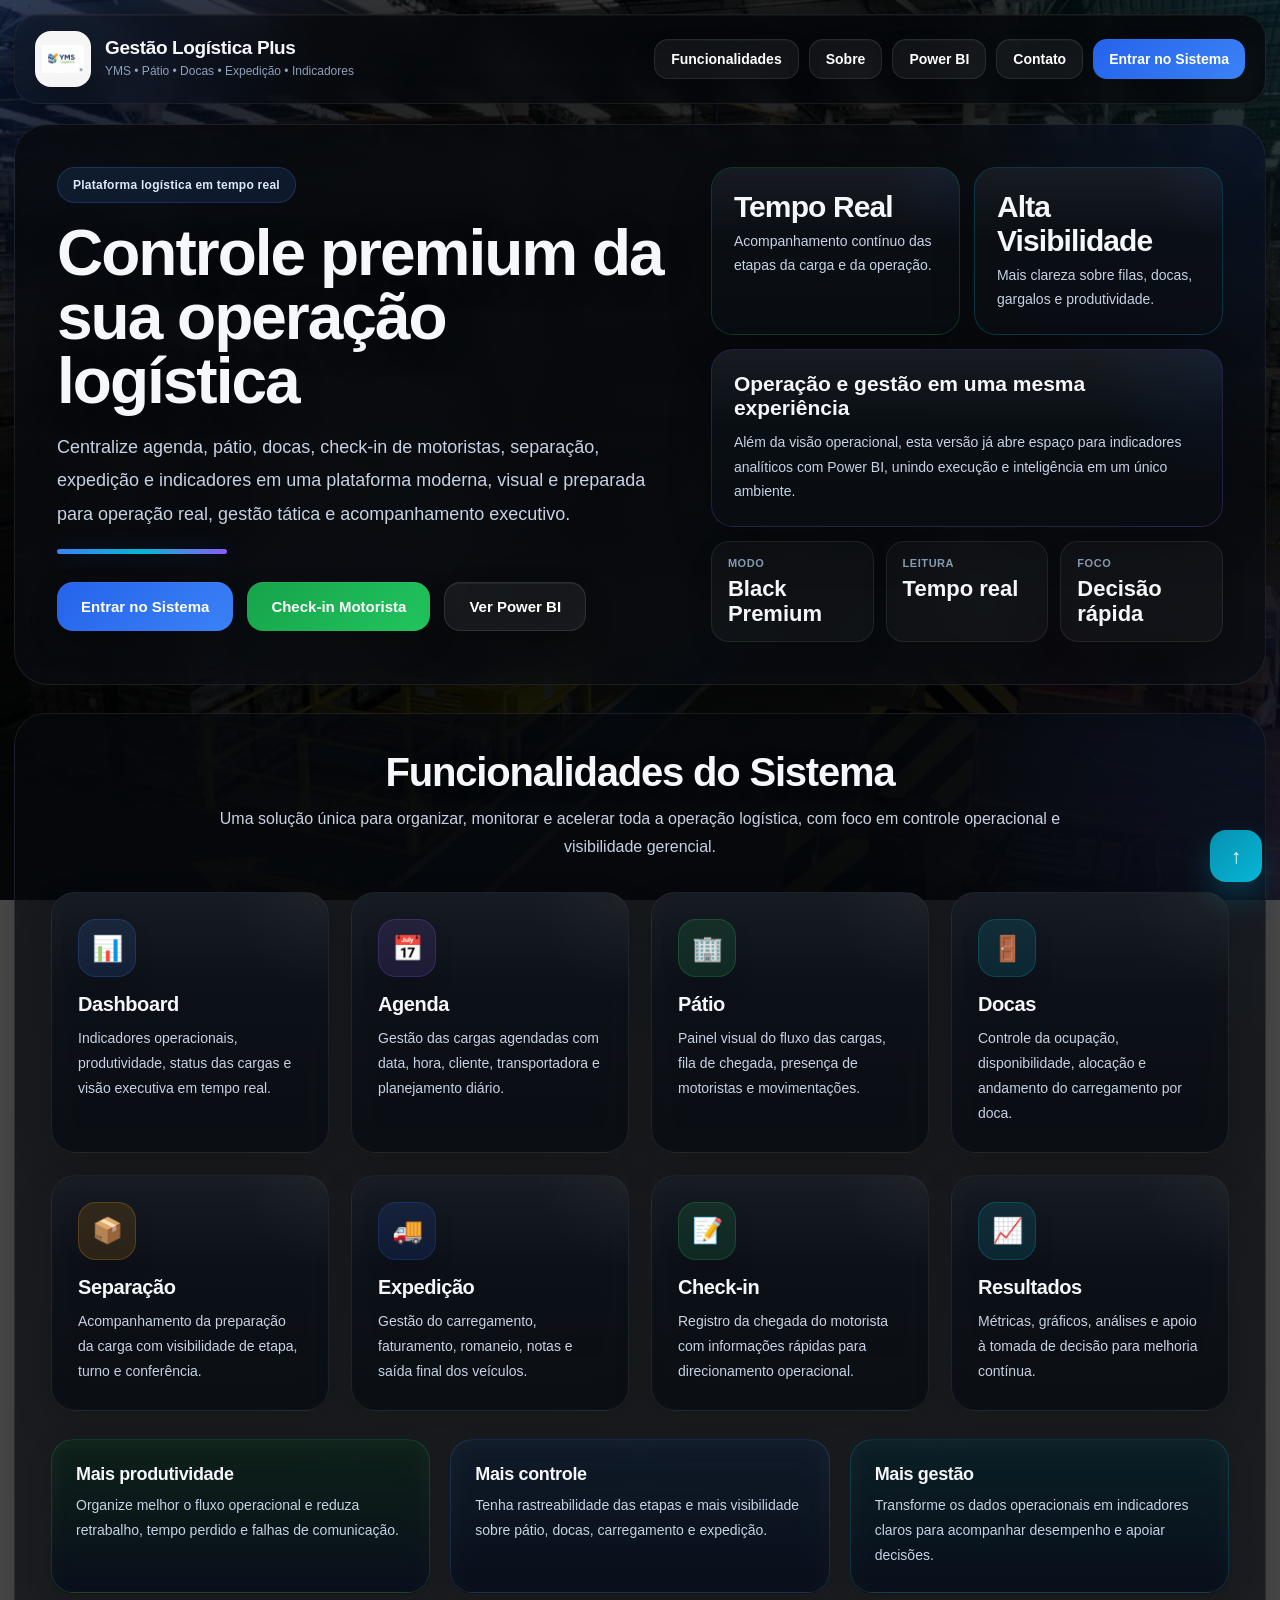
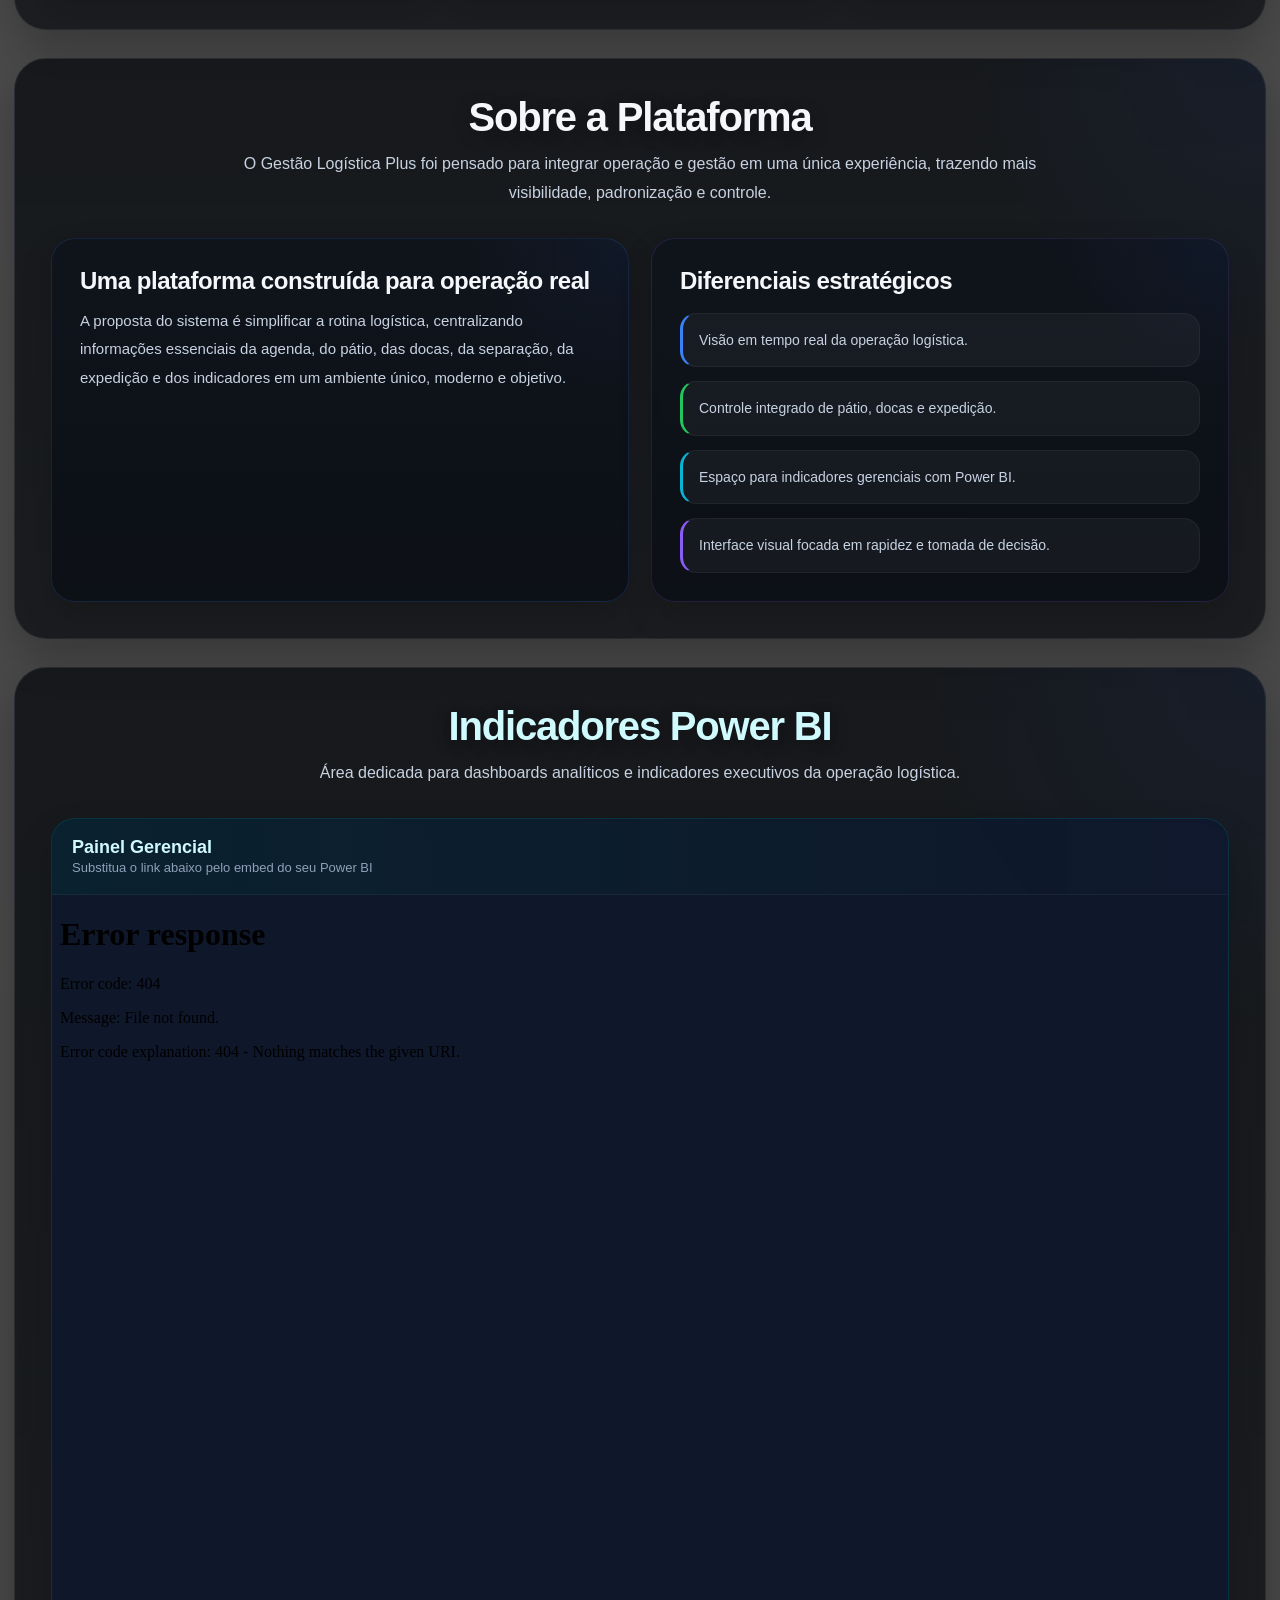
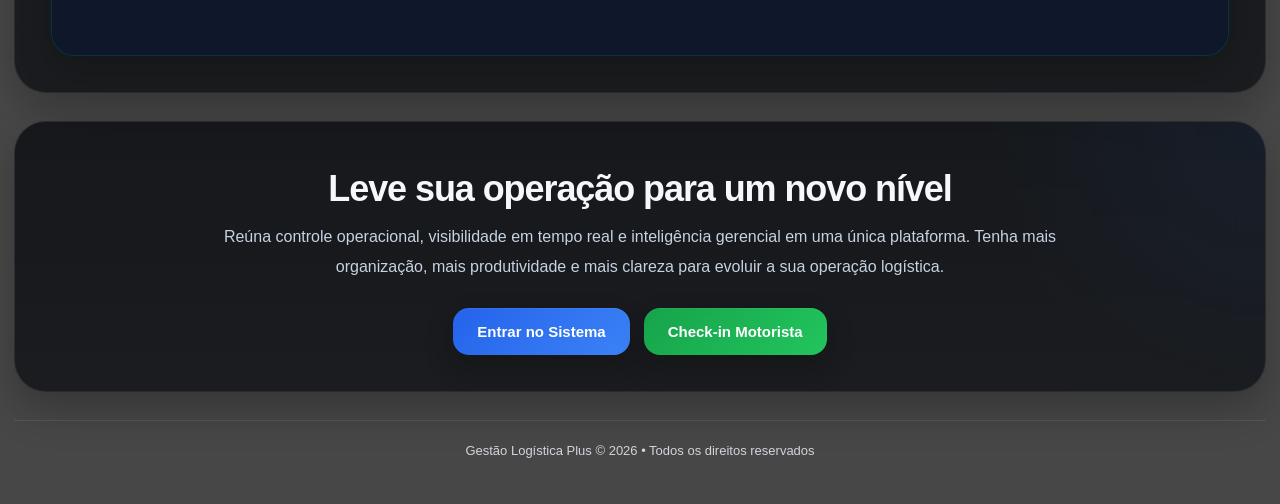
==== index.html @ af25d0b8 "Update index.html" ====
<!DOCTYPE html>
<html lang="pt-BR">
<head>
  <meta charset="UTF-8">
  <meta name="viewport" content="width=device-width, initial-scale=1.0">
  <title>Gestão Logística Plus</title>
  <link rel="icon" type="image/png" href="logo.png">
  <style>
    *{margin:0;padding:0;box-sizing:border-box}
    :root{
      --bg:#020406;
      --bg-soft:#06090d;
      --panel:rgba(7,10,14,.78);
      --panel-2:rgba(10,14,20,.84);
      --panel-3:rgba(12,17,24,.86);
      --panel-hover:rgba(16,22,30,.94);
      --line:rgba(255,255,255,.08);
      --line-soft:rgba(255,255,255,.05);
      --text:#f5f7fb;
      --muted:#c7d2e2;
      --muted-2:#8ea0ba;
      --blue:#3b82f6;
      --blue-2:#2563eb;
      --green:#22c55e;
      --green-2:#16a34a;
      --cyan:#06b6d4;
      --cyan-2:#0891b2;
      --purple:#8b5cf6;
      --purple-2:#7c3aed;
      --orange:#f59e0b;
      --orange-2:#ea580c;
      --shadow:0 28px 70px rgba(0,0,0,.42);
      --shadow-soft:0 18px 42px rgba(0,0,0,.24);
      --radius:28px;
      --max:1280px;
    }
    html{scroll-behavior:smooth}
    body{
      font-family:Inter,Segoe UI,Arial,sans-serif;
      color:var(--text);
      min-height:100vh;
      overflow-x:hidden;
      position:relative;
      background:
        linear-gradient(rgba(0,0,0,.70), rgba(0,0,0,.72)),
        url("Foto armazém.jpg") center center / cover no-repeat fixed;
    }
    body::before{
      content:"";
      position:fixed; inset:0; z-index:0; pointer-events:none;
      background:
        radial-gradient(circle at top left, rgba(37,99,235,.18), transparent 26%),
        radial-gradient(circle at top right, rgba(6,182,212,.10), transparent 24%),
        radial-gradient(circle at bottom right, rgba(139,92,246,.10), transparent 26%),
        linear-gradient(180deg, rgba(2,4,6,.36), rgba(2,4,6,.68));
    }
    body::after{
      content:"";
      position:fixed; inset:0; z-index:0; pointer-events:none;
      background:
        linear-gradient(90deg, rgba(255,255,255,.012) 1px, transparent 1px),
        linear-gradient(180deg, rgba(255,255,255,.010) 1px, transparent 1px);
      background-size:34px 34px;
      mask-image:linear-gradient(180deg, rgba(0,0,0,.18), transparent 58%);
      opacity:.22;
    }

    .topbar,.hero,.section,.footer,.to-top{position:relative;z-index:1}

    .topbar{
      position:sticky; top:14px;
      width:min(var(--max), calc(100% - 28px));
      margin:14px auto 0;
      padding:16px 20px;
      display:flex; align-items:center; justify-content:space-between; gap:18px;
      border:1px solid var(--line);
      background:
        radial-gradient(circle at top left, rgba(37,99,235,.10), transparent 24%),
        linear-gradient(180deg, rgba(4,6,10,.82), rgba(5,8,12,.76));
      backdrop-filter:blur(16px);
      border-radius:24px;
      box-shadow:0 16px 38px rgba(0,0,0,.24), inset 0 1px 0 rgba(255,255,255,.04);
      overflow:hidden;
    }
    .topbar::before{
      content:""; position:absolute; inset:0;
      background:linear-gradient(135deg, rgba(255,255,255,.03), transparent 42%);
      pointer-events:none;
    }

    .brand{display:flex;align-items:center;gap:14px;min-width:0;position:relative;z-index:1}
    .brand img{
      width:56px;height:56px;object-fit:contain;background:rgba(255,255,255,.96);
      border-radius:16px;padding:7px;box-shadow:0 12px 28px rgba(0,0,0,.20)
    }
    .brand-text strong{display:block;font-size:19px;line-height:1.1;white-space:nowrap;letter-spacing:-.02em}
    .brand-text span{display:block;color:var(--muted-2);font-size:12px;margin-top:4px;white-space:nowrap;line-height:1.4}

    .nav{display:flex;gap:10px;flex-wrap:wrap;justify-content:flex-end;position:relative;z-index:1}
    .nav-btn{
      border:1px solid rgba(255,255,255,.09);
      background:rgba(255,255,255,.05);
      color:#fff;padding:11px 16px;border-radius:14px;cursor:pointer;
      font-weight:800;font-size:14px;transition:.25s ease;
      box-shadow:0 10px 24px rgba(0,0,0,.12), inset 0 1px 0 rgba(255,255,255,.03);
    }
    .nav-btn:hover{transform:translateY(-2px);background:rgba(255,255,255,.08);border-color:rgba(59,130,246,.28)}
    .nav-btn.primary{background:linear-gradient(135deg,var(--blue-2),var(--blue));border:none}

    .hero{
      width:min(var(--max), calc(100% - 28px));
      margin:20px auto 0;
      padding:42px;
      border:1px solid var(--line);
      background:
        radial-gradient(circle at top right, rgba(37,99,235,.10), transparent 24%),
        linear-gradient(180deg, rgba(6,9,13,.80), rgba(8,11,16,.76));
      backdrop-filter:blur(18px);
      border-radius:34px;
      box-shadow:var(--shadow);
      display:grid;
      grid-template-columns:1.1fr .9fr;
      gap:28px;
      align-items:stretch;
      overflow:hidden;
    }
    .hero-left,.hero-right{position:relative;z-index:1}
    .hero-left .tag{
      display:inline-flex;align-items:center;gap:8px;padding:10px 15px;border-radius:999px;
      border:1px solid rgba(59,130,246,.24);background:rgba(59,130,246,.12);color:#dbeafe;
      font-size:12px;font-weight:900;margin-bottom:18px;letter-spacing:.02em
    }
    .hero-left h1{
      font-size:64px;line-height:1.00;margin-bottom:18px;letter-spacing:-2px;
      text-shadow:0 8px 28px rgba(0,0,0,.34)
    }
    .hero-left p{
      font-size:18px;line-height:1.85;color:var(--muted);max-width:760px
    }
    .accent-line{
      margin-top:18px;width:170px;height:5px;border-radius:999px;
      background:linear-gradient(90deg, var(--blue), var(--cyan), var(--purple));
      box-shadow:0 0 22px rgba(37,99,235,.22)
    }
    .actions{display:flex;gap:14px;flex-wrap:wrap;margin-top:28px}
    .btn{
      border:none;border-radius:16px;padding:15px 24px;font-size:15px;font-weight:900;cursor:pointer;
      transition:.25s ease;box-shadow:0 12px 28px rgba(0,0,0,.22), inset 0 1px 0 rgba(255,255,255,.05)
    }
    .btn:hover{transform:translateY(-3px)}
    .btn-primary{background:linear-gradient(135deg,var(--blue-2),var(--blue));color:#fff}
    .btn-green{background:linear-gradient(135deg,var(--green-2),var(--green));color:#fff}
    .btn-ghost{background:rgba(255,255,255,.06);color:#fff;border:1px solid rgba(255,255,255,.10)}

    .hero-right{display:grid;gap:14px}
    .glass-card{
      background:
        radial-gradient(circle at top right, rgba(37,99,235,.07), transparent 24%),
        linear-gradient(180deg, rgba(12,17,24,.88), rgba(10,14,20,.84));
      border:1px solid var(--line);
      border-radius:22px;
      padding:22px;
      box-shadow:var(--shadow-soft);
      position:relative;
      overflow:hidden;
    }
    .glass-card::before{
      content:"";position:absolute;inset:0;background:linear-gradient(180deg, rgba(255,255,255,.05), transparent 42%);pointer-events:none
    }
    .hero-mini{display:grid;grid-template-columns:repeat(2,1fr);gap:14px}
    .stat strong{display:block;font-size:30px;margin-bottom:6px;letter-spacing:-.03em}
    .stat span{color:var(--muted);font-size:14px;line-height:1.7}
    .hero-mini .stat:first-child{border-color:rgba(34,197,94,.22)}
    .hero-mini .stat:last-child{border-color:rgba(6,182,212,.24)}
    .destaque{border-color:rgba(139,92,246,.22)}
    .destaque h3{font-size:21px;margin-bottom:10px}
    .destaque p{color:var(--muted);line-height:1.78;font-size:14px}

    .hero-strip{
      display:grid;grid-template-columns:repeat(3,1fr);gap:12px
    }
    .hero-pill{
      border:1px solid var(--line);
      border-radius:18px;
      padding:15px 16px;
      background:rgba(255,255,255,.03);
      box-shadow:0 12px 24px rgba(0,0,0,.12)
    }
    .hero-pill span{
      display:block;color:var(--muted-2);font-size:11px;text-transform:uppercase;letter-spacing:.05em;font-weight:900;margin-bottom:8px
    }
    .hero-pill strong{display:block;font-size:22px;line-height:1.1}

    .section{width:min(var(--max), calc(100% - 28px));margin:28px auto 0}
    .section-panel{
      border:1px solid var(--line);
      background:
        radial-gradient(circle at top right, rgba(37,99,235,.07), transparent 22%),
        linear-gradient(180deg, rgba(5,8,12,.74), rgba(7,10,14,.70));
      backdrop-filter:blur(16px);
      border-radius:32px;
      padding:36px;
      box-shadow:var(--shadow-soft)
    }
    .section-head{text-align:center;margin-bottom:30px}
    .section-head h2{
      font-size:40px;margin-bottom:10px;text-shadow:0 4px 18px rgba(0,0,0,.30);letter-spacing:-.03em
    }
    .section-head p{
      color:var(--muted);font-size:16px;line-height:1.8;max-width:860px;margin:0 auto
    }

    .grid{display:grid;grid-template-columns:repeat(auto-fit,minmax(250px,1fr));gap:22px}
    .card{
      background:
        radial-gradient(circle at top right, rgba(255,255,255,.03), transparent 26%),
        linear-gradient(180deg, rgba(15,20,28,.90), rgba(11,15,21,.86));
      border:1px solid var(--line);
      border-radius:24px;
      padding:26px;
      backdrop-filter:blur(12px);
      transition:.28s ease;
      box-shadow:0 16px 36px rgba(0,0,0,.18);
      position:relative;
      overflow:hidden;
    }
    .card::before{
      content:"";position:absolute;inset:0;background:linear-gradient(180deg, rgba(255,255,255,.04), transparent 40%);pointer-events:none
    }
    .card:hover{
      transform:translateY(-6px);
      background:
        radial-gradient(circle at top right, rgba(37,99,235,.09), transparent 22%),
        linear-gradient(180deg, rgba(20,28,40,.94), rgba(14,20,28,.90));
      box-shadow:0 22px 44px rgba(0,0,0,.24)
    }
    .icon{
      width:58px;height:58px;border-radius:18px;display:flex;align-items:center;justify-content:center;
      font-size:25px;margin-bottom:16px;box-shadow:0 10px 20px rgba(0,0,0,.12)
    }
    .card h3{font-size:20px;margin-bottom:10px;letter-spacing:-.02em}
    .card p{font-size:14px;line-height:1.78;color:var(--muted)}

    .card-dashboard .icon{background:rgba(59,130,246,.13);border:1px solid rgba(59,130,246,.20);color:#dbeafe}
    .card-dashboard:hover{ border-color:rgba(59,130,246,.35); }
    .card-agenda .icon{background:rgba(139,92,246,.13);border:1px solid rgba(139,92,246,.22);color:#ede9fe}
    .card-agenda:hover{ border-color:rgba(139,92,246,.35); }
    .card-patio .icon{background:rgba(34,197,94,.13);border:1px solid rgba(34,197,94,.22);color:#dcfce7}
    .card-patio:hover{ border-color:rgba(34,197,94,.35); }
    .card-docas .icon{background:rgba(6,182,212,.13);border:1px solid rgba(6,182,212,.22);color:#cffafe}
    .card-docas:hover{ border-color:rgba(6,182,212,.35); }
    .card-separacao .icon{background:rgba(245,158,11,.13);border:1px solid rgba(245,158,11,.22);color:#fde68a}
    .card-separacao:hover{ border-color:rgba(245,158,11,.35); }
    .card-expedicao .icon{background:rgba(37,99,235,.13);border:1px solid rgba(37,99,235,.22);color:#dbeafe}
    .card-expedicao:hover{ border-color:rgba(37,99,235,.35); }
    .card-checkin .icon{background:rgba(34,197,94,.13);border:1px solid rgba(34,197,94,.22);color:#dcfce7}
    .card-checkin:hover{ border-color:rgba(34,197,94,.35); }
    .card-resultados .icon{background:rgba(6,182,212,.13);border:1px solid rgba(6,182,212,.22);color:#cffafe}
    .card-resultados:hover{ border-color:rgba(6,182,212,.35); }

    .benefits{margin-top:28px;display:grid;grid-template-columns:repeat(3,1fr);gap:20px}
    .benefit{
      border:1px solid var(--line);border-radius:22px;padding:24px;backdrop-filter:blur(12px);
      box-shadow:0 10px 26px rgba(0,0,0,.16)
    }
    .benefit h4{font-size:18px;margin-bottom:8px;letter-spacing:-.02em}
    .benefit p{color:var(--muted);line-height:1.8;font-size:14px}
    .benefit:nth-child(1){background:linear-gradient(180deg, rgba(34,197,94,.10), rgba(8,15,29,.78));border-color:rgba(34,197,94,.20)}
    .benefit:nth-child(2){background:linear-gradient(180deg, rgba(59,130,246,.10), rgba(8,15,29,.78));border-color:rgba(59,130,246,.20)}
    .benefit:nth-child(3){background:linear-gradient(180deg, rgba(6,182,212,.10), rgba(8,15,29,.78));border-color:rgba(6,182,212,.20)}

    .about-grid{display:grid;grid-template-columns:1fr 1fr;gap:22px}
    .about-box{
      background:
        radial-gradient(circle at top right, rgba(37,99,235,.06), transparent 24%),
        linear-gradient(180deg, rgba(15,20,28,.90), rgba(11,15,21,.86));
      border:1px solid var(--line);border-radius:24px;padding:28px;box-shadow:0 14px 32px rgba(0,0,0,.18)
    }
    .about-box:first-child{border-color:rgba(59,130,246,.16)}
    .about-box:last-child{border-color:rgba(139,92,246,.16)}
    .about-box h3{font-size:24px;margin-bottom:12px;letter-spacing:-.02em}
    .about-box p{color:var(--muted);line-height:1.9;font-size:15px}
    .about-list{display:grid;gap:14px;margin-top:18px}
    .about-item{
      padding:14px 16px;border-radius:16px;background:rgba(255,255,255,.04);
      border:1px solid var(--line-soft);color:var(--muted);line-height:1.75;font-size:14px
    }
    .about-item:nth-child(1){ border-left:3px solid var(--blue); }
    .about-item:nth-child(2){ border-left:3px solid var(--green); }
    .about-item:nth-child(3){ border-left:3px solid var(--cyan); }
    .about-item:nth-child(4){ border-left:3px solid var(--purple); }

    #indicadores-powerbi .section-head h2{color:#cffafe}
    .powerbi-wrap{
      margin-top:8px;border-radius:24px;overflow:hidden;border:1px solid rgba(6,182,212,.22);
      background:rgba(2,6,23,.55);box-shadow:0 16px 34px rgba(0,0,0,.20)
    }
    .powerbi-head{
      display:flex;justify-content:space-between;align-items:center;gap:12px;padding:18px 20px;
      background:linear-gradient(90deg, rgba(6,182,212,.12), rgba(59,130,246,.08));
      border-bottom:1px solid var(--line-soft);flex-wrap:wrap
    }
    .powerbi-head strong{font-size:18px;color:#cffafe}
    .powerbi-head span{color:var(--muted-2);font-size:13px}
    .powerbi-frame{width:100%;height:760px;border:none;display:block;background:#0f172a}

    .cta-box{text-align:center;padding:10px 0 0}
    .cta-box h3{font-size:36px;margin-bottom:12px;letter-spacing:-.03em}
    .cta-box p{max-width:860px;margin:0 auto;color:var(--muted);line-height:1.9;font-size:16px}
    .cta-actions{display:flex;justify-content:center;gap:14px;flex-wrap:wrap;margin-top:26px}

    .footer{
      width:min(var(--max), calc(100% - 28px));margin:28px auto 24px;text-align:center;
      padding:22px 20px;color:#d1d5db;font-size:13px;border-top:1px solid rgba(255,255,255,.08)
    }
    .to-top{
      position:fixed;right:18px;bottom:18px;width:52px;height:52px;border:none;border-radius:16px;
      background:linear-gradient(135deg,var(--cyan-2),var(--cyan));color:#fff;font-size:20px;font-weight:900;cursor:pointer;
      box-shadow:0 14px 30px rgba(8,145,178,.30);transition:.25s ease;z-index:20
    }
    .to-top:hover{transform:translateY(-3px)}

    .reveal{opacity:0;transform:translateY(22px);animation:fadeUp .8s ease forwards}
    .delay-1{animation-delay:.08s}.delay-2{animation-delay:.16s}.delay-3{animation-delay:.24s}.delay-4{animation-delay:.32s}
    @keyframes fadeUp{to{opacity:1;transform:translateY(0)}}

    @media (max-width:1024px){
      .hero{grid-template-columns:1fr;padding:30px}
      .hero-left h1{font-size:46px}
      .hero-left p{font-size:16px}
      .benefits,.about-grid{grid-template-columns:1fr}
      .powerbi-frame{height:620px}
    }
    @media (max-width:720px){
      .topbar{position:relative;top:0;flex-direction:column;align-items:flex-start}
      .nav{width:100%;justify-content:flex-start}
      .nav-btn{width:100%}
      .hero-left h1{font-size:36px}
      .hero-mini,.hero-strip{grid-template-columns:1fr}
      .actions .btn,.cta-actions .btn{width:100%}
      .section-panel{padding:24px 18px}
      .section-head h2,.cta-box h3{font-size:30px}
      .powerbi-frame{height:520px}
    }
  </style>
</head>
<body>

  <header class="topbar reveal">
    <div class="brand">
      <img src="logo.png" alt="Gestão Logística Plus">
      <div class="brand-text">
        <strong>Gestão Logística Plus</strong>
        <span>YMS • Pátio • Docas • Expedição • Indicadores</span>
      </div>
    </div>

    <div class="nav">
      <button class="nav-btn" onclick="rolarPara('funcionalidades')">Funcionalidades</button>
      <button class="nav-btn" onclick="rolarPara('sobre')">Sobre</button>
      <button class="nav-btn" onclick="rolarPara('indicadores-powerbi')">Power BI</button>
      <button class="nav-btn" onclick="rolarPara('contato')">Contato</button>
      <button class="nav-btn primary" onclick="irSistema()">Entrar no Sistema</button>
    </div>
  </header>

  <section class="hero reveal delay-1">
    <div class="hero-left">
      <div class="tag">Plataforma logística em tempo real</div>
      <h1>Controle premium da sua operação logística</h1>
      <p>
        Centralize agenda, pátio, docas, check-in de motoristas, separação,
        expedição e indicadores em uma plataforma moderna, visual e preparada
        para operação real, gestão tática e acompanhamento executivo.
      </p>
      <div class="accent-line"></div>

      <div class="actions">
        <button class="btn btn-primary" onclick="irSistema()">Entrar no Sistema</button>
        <button class="btn btn-green" onclick="irCheckin()">Check-in Motorista</button>
        <button class="btn btn-ghost" onclick="rolarPara('indicadores-powerbi')">Ver Power BI</button>
      </div>
    </div>

    <div class="hero-right">
      <div class="hero-mini">
        <div class="glass-card stat">
          <strong>Tempo Real</strong>
          <span>Acompanhamento contínuo das etapas da carga e da operação.</span>
        </div>

        <div class="glass-card stat">
          <strong>Alta Visibilidade</strong>
          <span>Mais clareza sobre filas, docas, gargalos e produtividade.</span>
        </div>
      </div>

      <div class="glass-card destaque">
        <h3>Operação e gestão em uma mesma experiência</h3>
        <p>
          Além da visão operacional, esta versão já abre espaço para indicadores
          analíticos com Power BI, unindo execução e inteligência em um único ambiente.
        </p>
      </div>

      <div class="hero-strip">
        <div class="hero-pill"><span>Modo</span><strong>Black Premium</strong></div>
        <div class="hero-pill"><span>Leitura</span><strong>Tempo real</strong></div>
        <div class="hero-pill"><span>Foco</span><strong>Decisão rápida</strong></div>
      </div>
    </div>
  </section>

  <section class="section reveal delay-2" id="funcionalidades">
    <div class="section-panel">
      <div class="section-head">
        <h2>Funcionalidades do Sistema</h2>
        <p>
          Uma solução única para organizar, monitorar e acelerar toda a operação logística,
          com foco em controle operacional e visibilidade gerencial.
        </p>
      </div>

      <div class="grid">
        <div class="card card-dashboard">
          <div class="icon">📊</div>
          <h3>Dashboard</h3>
          <p>Indicadores operacionais, produtividade, status das cargas e visão executiva em tempo real.</p>
        </div>

        <div class="card card-agenda">
          <div class="icon">📅</div>
          <h3>Agenda</h3>
          <p>Gestão das cargas agendadas com data, hora, cliente, transportadora e planejamento diário.</p>
        </div>

        <div class="card card-patio">
          <div class="icon">🏢</div>
          <h3>Pátio</h3>
          <p>Painel visual do fluxo das cargas, fila de chegada, presença de motoristas e movimentações.</p>
        </div>

        <div class="card card-docas">
          <div class="icon">🚪</div>
          <h3>Docas</h3>
          <p>Controle da ocupação, disponibilidade, alocação e andamento do carregamento por doca.</p>
        </div>

        <div class="card card-separacao">
          <div class="icon">📦</div>
          <h3>Separação</h3>
          <p>Acompanhamento da preparação da carga com visibilidade de etapa, turno e conferência.</p>
        </div>

        <div class="card card-expedicao">
          <div class="icon">🚚</div>
          <h3>Expedição</h3>
          <p>Gestão do carregamento, faturamento, romaneio, notas e saída final dos veículos.</p>
        </div>

        <div class="card card-checkin">
          <div class="icon">📝</div>
          <h3>Check-in</h3>
          <p>Registro da chegada do motorista com informações rápidas para direcionamento operacional.</p>
        </div>

        <div class="card card-resultados">
          <div class="icon">📈</div>
          <h3>Resultados</h3>
          <p>Métricas, gráficos, análises e apoio à tomada de decisão para melhoria contínua.</p>
        </div>
      </div>

      <div class="benefits">
        <div class="benefit">
          <h4>Mais produtividade</h4>
          <p>Organize melhor o fluxo operacional e reduza retrabalho, tempo perdido e falhas de comunicação.</p>
        </div>

        <div class="benefit">
          <h4>Mais controle</h4>
          <p>Tenha rastreabilidade das etapas e mais visibilidade sobre pátio, docas, carregamento e expedição.</p>
        </div>

        <div class="benefit">
          <h4>Mais gestão</h4>
          <p>Transforme os dados operacionais em indicadores claros para acompanhar desempenho e apoiar decisões.</p>
        </div>
      </div>
    </div>
  </section>

  <section class="section reveal delay-3" id="sobre">
    <div class="section-panel">
      <div class="section-head">
        <h2>Sobre a Plataforma</h2>
        <p>
          O Gestão Logística Plus foi pensado para integrar operação e gestão
          em uma única experiência, trazendo mais visibilidade, padronização e controle.
        </p>
      </div>

      <div class="about-grid">
        <div class="about-box">
          <h3>Uma plataforma construída para operação real</h3>
          <p>
            A proposta do sistema é simplificar a rotina logística, centralizando informações
            essenciais da agenda, do pátio, das docas, da separação, da expedição e dos
            indicadores em um ambiente único, moderno e objetivo.
          </p>
        </div>

        <div class="about-box">
          <h3>Diferenciais estratégicos</h3>
          <div class="about-list">
            <div class="about-item">Visão em tempo real da operação logística.</div>
            <div class="about-item">Controle integrado de pátio, docas e expedição.</div>
            <div class="about-item">Espaço para indicadores gerenciais com Power BI.</div>
            <div class="about-item">Interface visual focada em rapidez e tomada de decisão.</div>
          </div>
        </div>
      </div>
    </div>
  </section>

  <section class="section reveal delay-4" id="indicadores-powerbi">
    <div class="section-panel">
      <div class="section-head">
        <h2>Indicadores Power BI</h2>
        <p>
          Área dedicada para dashboards analíticos e indicadores executivos da operação logística.
        </p>
      </div>

      <div class="powerbi-wrap">
        <div class="powerbi-head">
          <div>
            <strong>Painel Gerencial</strong><br>
            <span>Substitua o link abaixo pelo embed do seu Power BI</span>
          </div>
        </div>

        <iframe
          class="powerbi-frame"
          title="Indicadores Power BI"
          src="SEU_LINK_POWERBI_AQUI"
          allowfullscreen="true">
        </iframe>
      </div>
    </div>
  </section>

  <section class="section" id="contato">
    <div class="section-panel">
      <div class="cta-box">
        <h3>Leve sua operação para um novo nível</h3>
        <p>
          Reúna controle operacional, visibilidade em tempo real e inteligência gerencial
          em uma única plataforma. Tenha mais organização, mais produtividade e mais clareza
          para evoluir a sua operação logística.
        </p>

        <div class="cta-actions">
          <button class="btn btn-primary" onclick="irSistema()">Entrar no Sistema</button>
          <button class="btn btn-green" onclick="irCheckin()">Check-in Motorista</button>
        </div>
      </div>
    </div>
  </section>

  <div class="footer">
    Gestão Logística Plus © 2026 • Todos os direitos reservados
  </div>

  <button class="to-top" onclick="window.scrollTo({top:0, behavior:'smooth'})">↑</button>

  <script>
    function irSistema(){
      window.location.href = "https://app.gestaologisticaplus.com.br/app/index.html";
    }
    function irCheckin(){
      window.location.href = "https://app.gestaologisticaplus.com.br/app/checkin.html";
    }
    function rolarPara(id){
      const el = document.getElementById(id);
      if(el){ el.scrollIntoView({ behavior: "smooth", block: "start" }); }
    }
  </script>
</body>
</html>
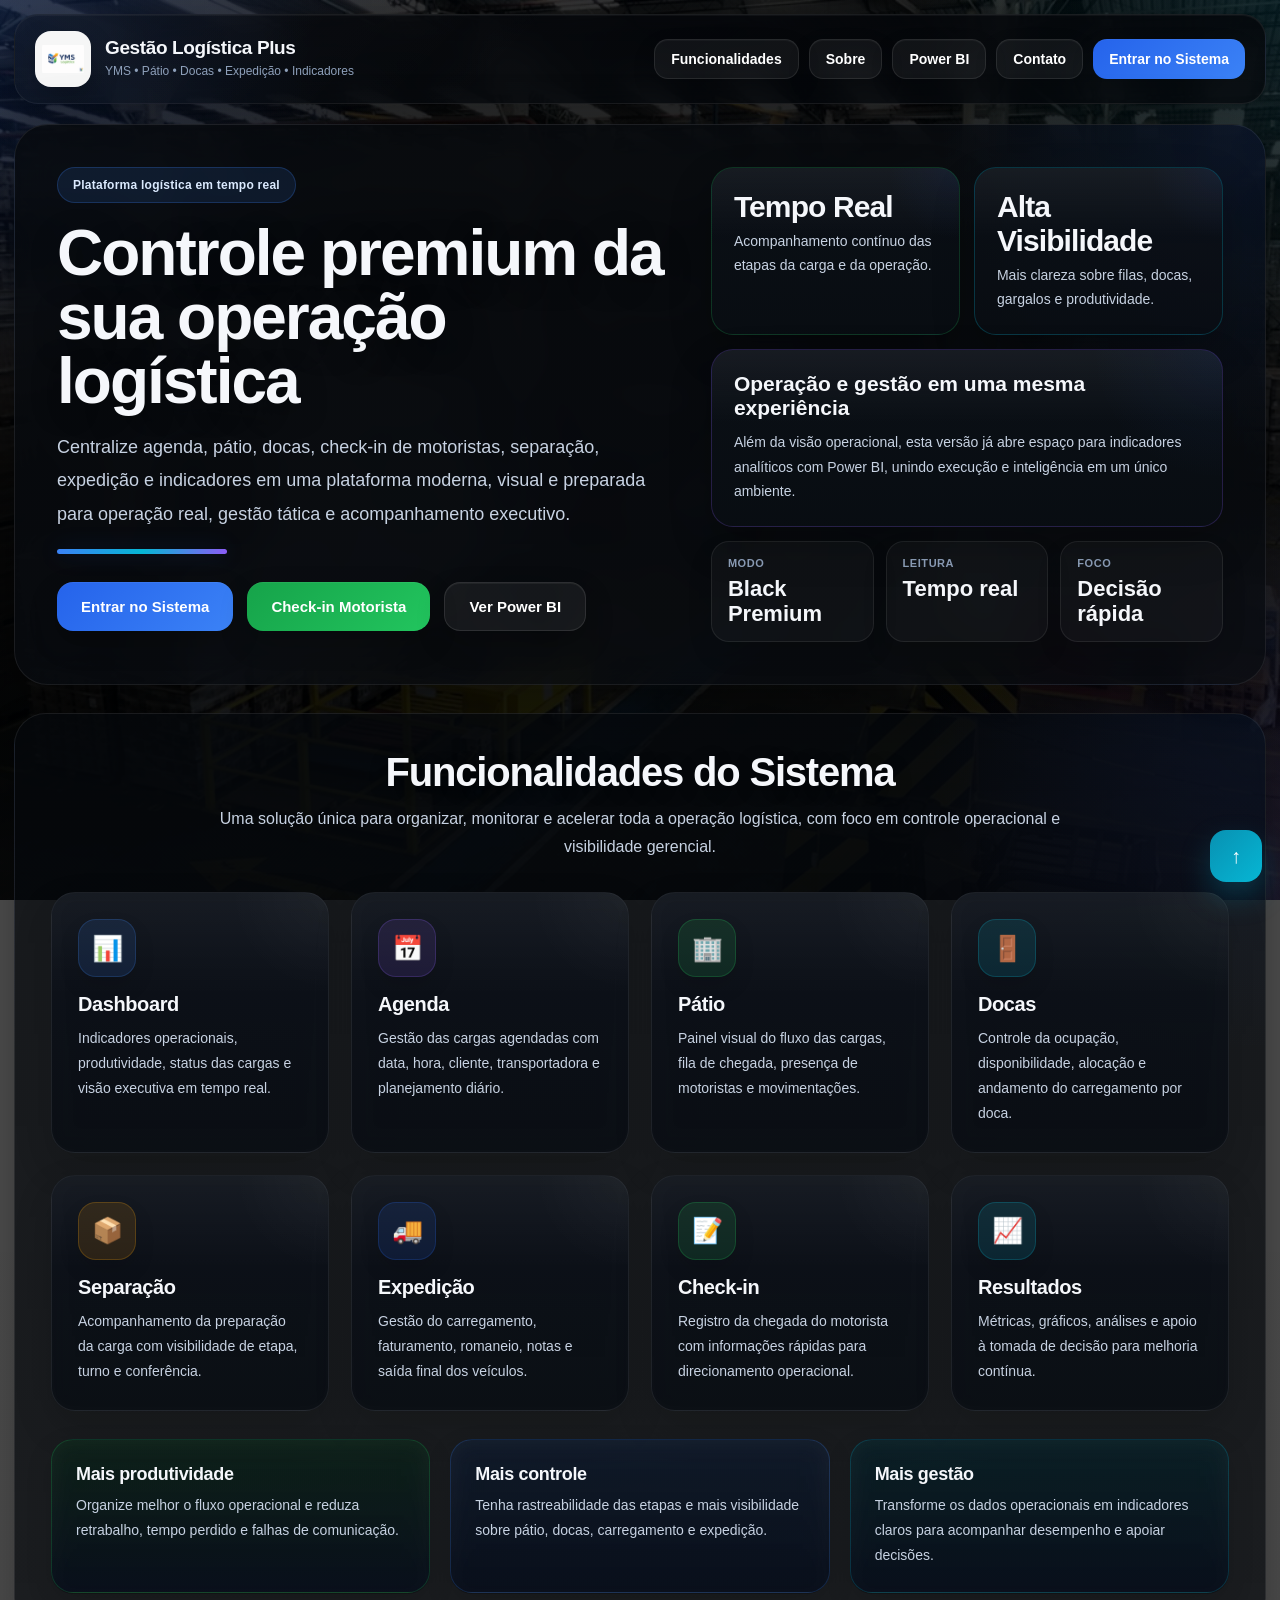
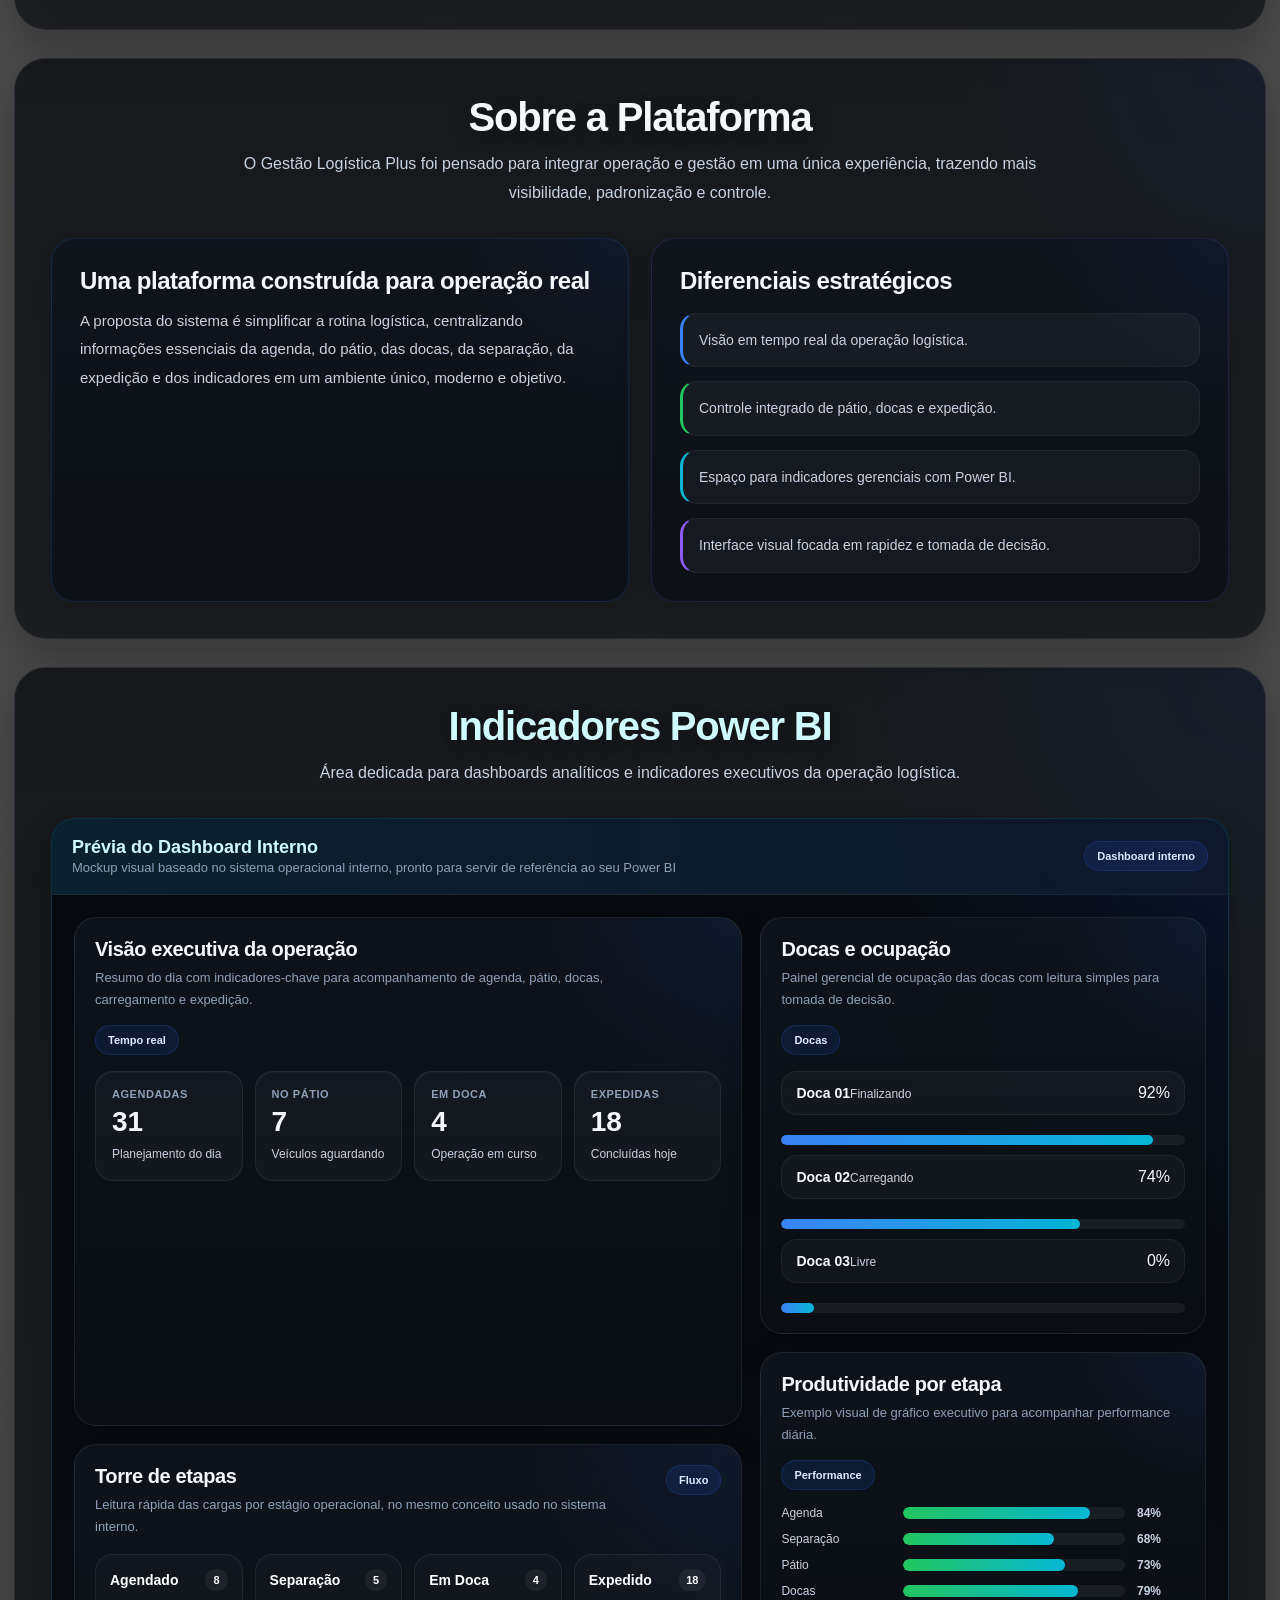
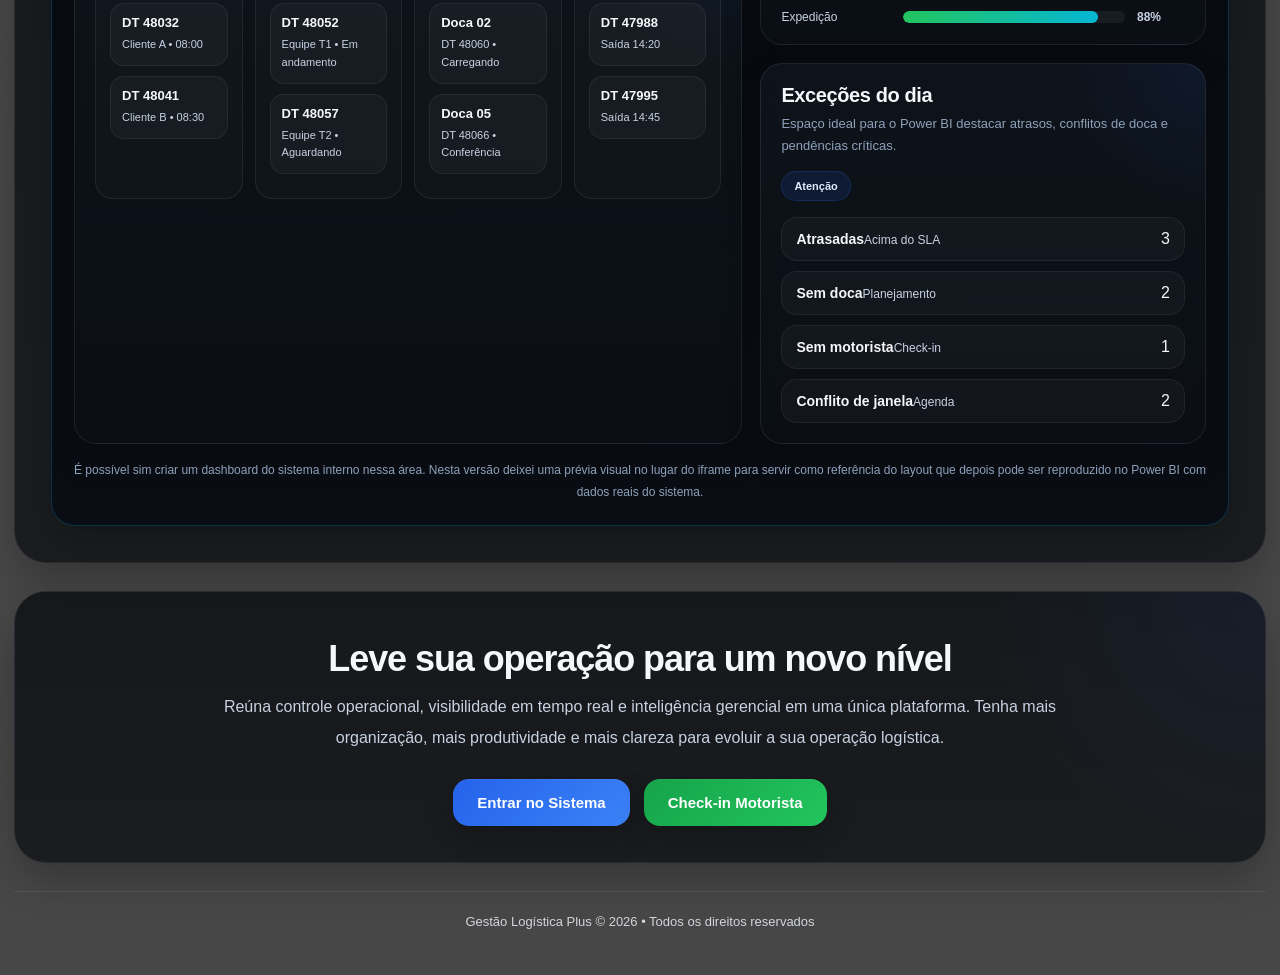
==== commit 4ea1f61c: "Update index.html" ====
--- a/index.html
+++ b/index.html
@@ -342,7 +342,226 @@
       .section-head h2,.cta-box h3{font-size:30px}
       .powerbi-frame{height:520px}
     }
-  </style>
+  
+    .powerbi-wrap.dashboard-preview{
+      padding:0;
+      overflow:hidden;
+    }
+    .powerbi-preview{
+      padding:22px;
+      background:
+        radial-gradient(circle at top right, rgba(37,99,235,.10), transparent 22%),
+        linear-gradient(180deg, rgba(7,10,14,.96), rgba(10,14,20,.94));
+    }
+    .powerbi-preview-grid{
+      display:grid;
+      grid-template-columns:1.2fr .8fr;
+      gap:18px;
+    }
+    .powerbi-preview-left,
+    .powerbi-preview-right{
+      display:grid;
+      gap:18px;
+    }
+    .preview-panel{
+      border:1px solid rgba(255,255,255,.08);
+      border-radius:22px;
+      padding:20px;
+      background:
+        radial-gradient(circle at top right, rgba(37,99,235,.08), transparent 24%),
+        linear-gradient(180deg, rgba(15,20,28,.92), rgba(11,15,21,.88));
+      box-shadow:0 16px 36px rgba(0,0,0,.18);
+    }
+    .preview-head{
+      display:flex;
+      justify-content:space-between;
+      align-items:flex-start;
+      gap:14px;
+      margin-bottom:16px;
+      flex-wrap:wrap;
+    }
+    .preview-head h4{
+      font-size:20px;
+      letter-spacing:-.02em;
+      margin-bottom:6px;
+    }
+    .preview-head p{
+      color:var(--muted-2);
+      font-size:13px;
+      line-height:1.7;
+      max-width:540px;
+    }
+    .preview-badge{
+      display:inline-flex;
+      align-items:center;
+      justify-content:center;
+      padding:8px 12px;
+      border-radius:999px;
+      background:rgba(37,99,235,.12);
+      border:1px solid rgba(37,99,235,.22);
+      color:#dbeafe;
+      font-size:11px;
+      font-weight:900;
+      white-space:nowrap;
+    }
+    .preview-kpis{
+      display:grid;
+      grid-template-columns:repeat(4, minmax(0,1fr));
+      gap:12px;
+    }
+    .preview-kpi{
+      border:1px solid rgba(255,255,255,.07);
+      border-radius:18px;
+      padding:16px;
+      background:rgba(255,255,255,.03);
+      box-shadow:inset 0 1px 0 rgba(255,255,255,.03);
+    }
+    .preview-kpi span{
+      display:block;
+      color:var(--muted-2);
+      font-size:11px;
+      text-transform:uppercase;
+      letter-spacing:.05em;
+      font-weight:900;
+      margin-bottom:8px;
+    }
+    .preview-kpi strong{
+      display:block;
+      font-size:28px;
+      line-height:1;
+      margin-bottom:8px;
+    }
+    .preview-kpi small{
+      color:var(--muted);
+      font-size:12px;
+      line-height:1.6;
+    }
+    .preview-columns{
+      display:grid;
+      grid-template-columns:repeat(4,minmax(0,1fr));
+      gap:12px;
+    }
+    .preview-column{
+      border:1px solid rgba(255,255,255,.07);
+      border-radius:18px;
+      padding:14px;
+      background:rgba(255,255,255,.02);
+      min-height:230px;
+    }
+    .preview-column h5{
+      display:flex;
+      justify-content:space-between;
+      align-items:center;
+      gap:10px;
+      font-size:14px;
+      margin-bottom:12px;
+    }
+    .preview-column h5 span{
+      color:#fff;
+    }
+    .preview-count{
+      font-size:11px;
+      padding:5px 8px;
+      border-radius:999px;
+      background:rgba(255,255,255,.06);
+      color:var(--muted);
+      font-weight:800;
+    }
+    .preview-item{
+      border:1px solid rgba(255,255,255,.06);
+      border-radius:14px;
+      padding:11px;
+      background:rgba(255,255,255,.03);
+      margin-bottom:10px;
+    }
+    .preview-item strong{
+      display:block;
+      font-size:13px;
+      margin-bottom:6px;
+    }
+    .preview-item small{
+      display:block;
+      color:var(--muted);
+      line-height:1.6;
+      font-size:11px;
+    }
+    .preview-list{
+      display:grid;
+      gap:10px;
+    }
+    .preview-row{
+      display:flex;
+      justify-content:space-between;
+      gap:12px;
+      align-items:center;
+      padding:12px 14px;
+      border:1px solid rgba(255,255,255,.06);
+      border-radius:16px;
+      background:rgba(255,255,255,.03);
+    }
+    .preview-row strong{font-size:14px}
+    .preview-row span{font-size:12px;color:var(--muted)}
+    .preview-progress{
+      height:10px;
+      border-radius:999px;
+      background:rgba(255,255,255,.06);
+      overflow:hidden;
+      margin-top:10px;
+    }
+    .preview-progress > div{
+      height:100%;
+      border-radius:999px;
+      background:linear-gradient(90deg, var(--blue), var(--cyan));
+    }
+    .preview-chart{
+      display:grid;
+      gap:12px;
+    }
+    .preview-bar{
+      display:grid;
+      grid-template-columns:110px 1fr 48px;
+      align-items:center;
+      gap:12px;
+      font-size:12px;
+      color:var(--muted);
+    }
+    .preview-bar-track{
+      height:12px;
+      border-radius:999px;
+      background:rgba(255,255,255,.06);
+      overflow:hidden;
+    }
+    .preview-bar-fill{
+      height:100%;
+      border-radius:999px;
+      background:linear-gradient(90deg, var(--green), var(--cyan));
+    }
+    .powerbi-note{
+      margin-top:16px;
+      color:var(--muted-2);
+      font-size:12px;
+      line-height:1.8;
+      text-align:center;
+    }
+    @media (max-width:1024px){
+      .powerbi-preview-grid,
+      .preview-columns,
+      .preview-kpis{
+        grid-template-columns:1fr 1fr;
+      }
+    }
+    @media (max-width:720px){
+      .powerbi-preview-grid,
+      .preview-columns,
+      .preview-kpis{
+        grid-template-columns:1fr;
+      }
+      .preview-bar{
+        grid-template-columns:90px 1fr 38px;
+      }
+    }
+
+</style>
 </head>
 <body>
 
@@ -532,20 +751,161 @@
         </p>
       </div>
 
-      <div class="powerbi-wrap">
+      <div class="powerbi-wrap dashboard-preview">
         <div class="powerbi-head">
           <div>
-            <strong>Painel Gerencial</strong><br>
-            <span>Substitua o link abaixo pelo embed do seu Power BI</span>
+            <strong>Prévia do Dashboard Interno</strong><br>
+            <span>Mockup visual baseado no sistema operacional interno, pronto para servir de referência ao seu Power BI</span>
           </div>
-        </div>
-
-        <iframe
-          class="powerbi-frame"
-          title="Indicadores Power BI"
-          src="SEU_LINK_POWERBI_AQUI"
-          allowfullscreen="true">
-        </iframe>
+          <div class="preview-badge">Dashboard interno</div>
+        </div>
+
+        <div class="powerbi-preview">
+          <div class="powerbi-preview-grid">
+            <div class="powerbi-preview-left">
+              <div class="preview-panel">
+                <div class="preview-head">
+                  <div>
+                    <h4>Visão executiva da operação</h4>
+                    <p>Resumo do dia com indicadores-chave para acompanhamento de agenda, pátio, docas, carregamento e expedição.</p>
+                  </div>
+                  <div class="preview-badge">Tempo real</div>
+                </div>
+                <div class="preview-kpis">
+                  <div class="preview-kpi">
+                    <span>Agendadas</span>
+                    <strong>31</strong>
+                    <small>Planejamento do dia</small>
+                  </div>
+                  <div class="preview-kpi">
+                    <span>No pátio</span>
+                    <strong>7</strong>
+                    <small>Veículos aguardando</small>
+                  </div>
+                  <div class="preview-kpi">
+                    <span>Em doca</span>
+                    <strong>4</strong>
+                    <small>Operação em curso</small>
+                  </div>
+                  <div class="preview-kpi">
+                    <span>Expedidas</span>
+                    <strong>18</strong>
+                    <small>Concluídas hoje</small>
+                  </div>
+                </div>
+              </div>
+
+              <div class="preview-panel">
+                <div class="preview-head">
+                  <div>
+                    <h4>Torre de etapas</h4>
+                    <p>Leitura rápida das cargas por estágio operacional, no mesmo conceito usado no sistema interno.</p>
+                  </div>
+                  <div class="preview-badge">Fluxo</div>
+                </div>
+                <div class="preview-columns">
+                  <div class="preview-column">
+                    <h5><span>Agendado</span><span class="preview-count">8</span></h5>
+                    <div class="preview-item"><strong>DT 48032</strong><small>Cliente A • 08:00</small></div>
+                    <div class="preview-item"><strong>DT 48041</strong><small>Cliente B • 08:30</small></div>
+                  </div>
+                  <div class="preview-column">
+                    <h5><span>Separação</span><span class="preview-count">5</span></h5>
+                    <div class="preview-item"><strong>DT 48052</strong><small>Equipe T1 • Em andamento</small></div>
+                    <div class="preview-item"><strong>DT 48057</strong><small>Equipe T2 • Aguardando</small></div>
+                  </div>
+                  <div class="preview-column">
+                    <h5><span>Em Doca</span><span class="preview-count">4</span></h5>
+                    <div class="preview-item"><strong>Doca 02</strong><small>DT 48060 • Carregando</small></div>
+                    <div class="preview-item"><strong>Doca 05</strong><small>DT 48066 • Conferência</small></div>
+                  </div>
+                  <div class="preview-column">
+                    <h5><span>Expedido</span><span class="preview-count">18</span></h5>
+                    <div class="preview-item"><strong>DT 47988</strong><small>Saída 14:20</small></div>
+                    <div class="preview-item"><strong>DT 47995</strong><small>Saída 14:45</small></div>
+                  </div>
+                </div>
+              </div>
+            </div>
+
+            <div class="powerbi-preview-right">
+              <div class="preview-panel">
+                <div class="preview-head">
+                  <div>
+                    <h4>Docas e ocupação</h4>
+                    <p>Painel gerencial de ocupação das docas com leitura simples para tomada de decisão.</p>
+                  </div>
+                  <div class="preview-badge">Docas</div>
+                </div>
+                <div class="preview-list">
+                  <div class="preview-row"><div><strong>Doca 01</strong><span>Finalizando</span></div><div>92%</div></div>
+                  <div class="preview-progress"><div style="width:92%"></div></div>
+                  <div class="preview-row"><div><strong>Doca 02</strong><span>Carregando</span></div><div>74%</div></div>
+                  <div class="preview-progress"><div style="width:74%"></div></div>
+                  <div class="preview-row"><div><strong>Doca 03</strong><span>Livre</span></div><div>0%</div></div>
+                  <div class="preview-progress"><div style="width:8%"></div></div>
+                </div>
+              </div>
+
+              <div class="preview-panel">
+                <div class="preview-head">
+                  <div>
+                    <h4>Produtividade por etapa</h4>
+                    <p>Exemplo visual de gráfico executivo para acompanhar performance diária.</p>
+                  </div>
+                  <div class="preview-badge">Performance</div>
+                </div>
+                <div class="preview-chart">
+                  <div class="preview-bar">
+                    <span>Agenda</span>
+                    <div class="preview-bar-track"><div class="preview-bar-fill" style="width:84%"></div></div>
+                    <strong>84%</strong>
+                  </div>
+                  <div class="preview-bar">
+                    <span>Separação</span>
+                    <div class="preview-bar-track"><div class="preview-bar-fill" style="width:68%"></div></div>
+                    <strong>68%</strong>
+                  </div>
+                  <div class="preview-bar">
+                    <span>Pátio</span>
+                    <div class="preview-bar-track"><div class="preview-bar-fill" style="width:73%"></div></div>
+                    <strong>73%</strong>
+                  </div>
+                  <div class="preview-bar">
+                    <span>Docas</span>
+                    <div class="preview-bar-track"><div class="preview-bar-fill" style="width:79%"></div></div>
+                    <strong>79%</strong>
+                  </div>
+                  <div class="preview-bar">
+                    <span>Expedição</span>
+                    <div class="preview-bar-track"><div class="preview-bar-fill" style="width:88%"></div></div>
+                    <strong>88%</strong>
+                  </div>
+                </div>
+              </div>
+
+              <div class="preview-panel">
+                <div class="preview-head">
+                  <div>
+                    <h4>Exceções do dia</h4>
+                    <p>Espaço ideal para o Power BI destacar atrasos, conflitos de doca e pendências críticas.</p>
+                  </div>
+                  <div class="preview-badge">Atenção</div>
+                </div>
+                <div class="preview-list">
+                  <div class="preview-row"><div><strong>Atrasadas</strong><span>Acima do SLA</span></div><div>3</div></div>
+                  <div class="preview-row"><div><strong>Sem doca</strong><span>Planejamento</span></div><div>2</div></div>
+                  <div class="preview-row"><div><strong>Sem motorista</strong><span>Check-in</span></div><div>1</div></div>
+                  <div class="preview-row"><div><strong>Conflito de janela</strong><span>Agenda</span></div><div>2</div></div>
+                </div>
+              </div>
+            </div>
+          </div>
+
+          <div class="powerbi-note">
+            É possível sim criar um dashboard do sistema interno nessa área. Nesta versão deixei uma prévia visual no lugar do iframe para servir como referência do layout que depois pode ser reproduzido no Power BI com dados reais do sistema.
+          </div>
+        </div>
       </div>
     </div>
   </section>
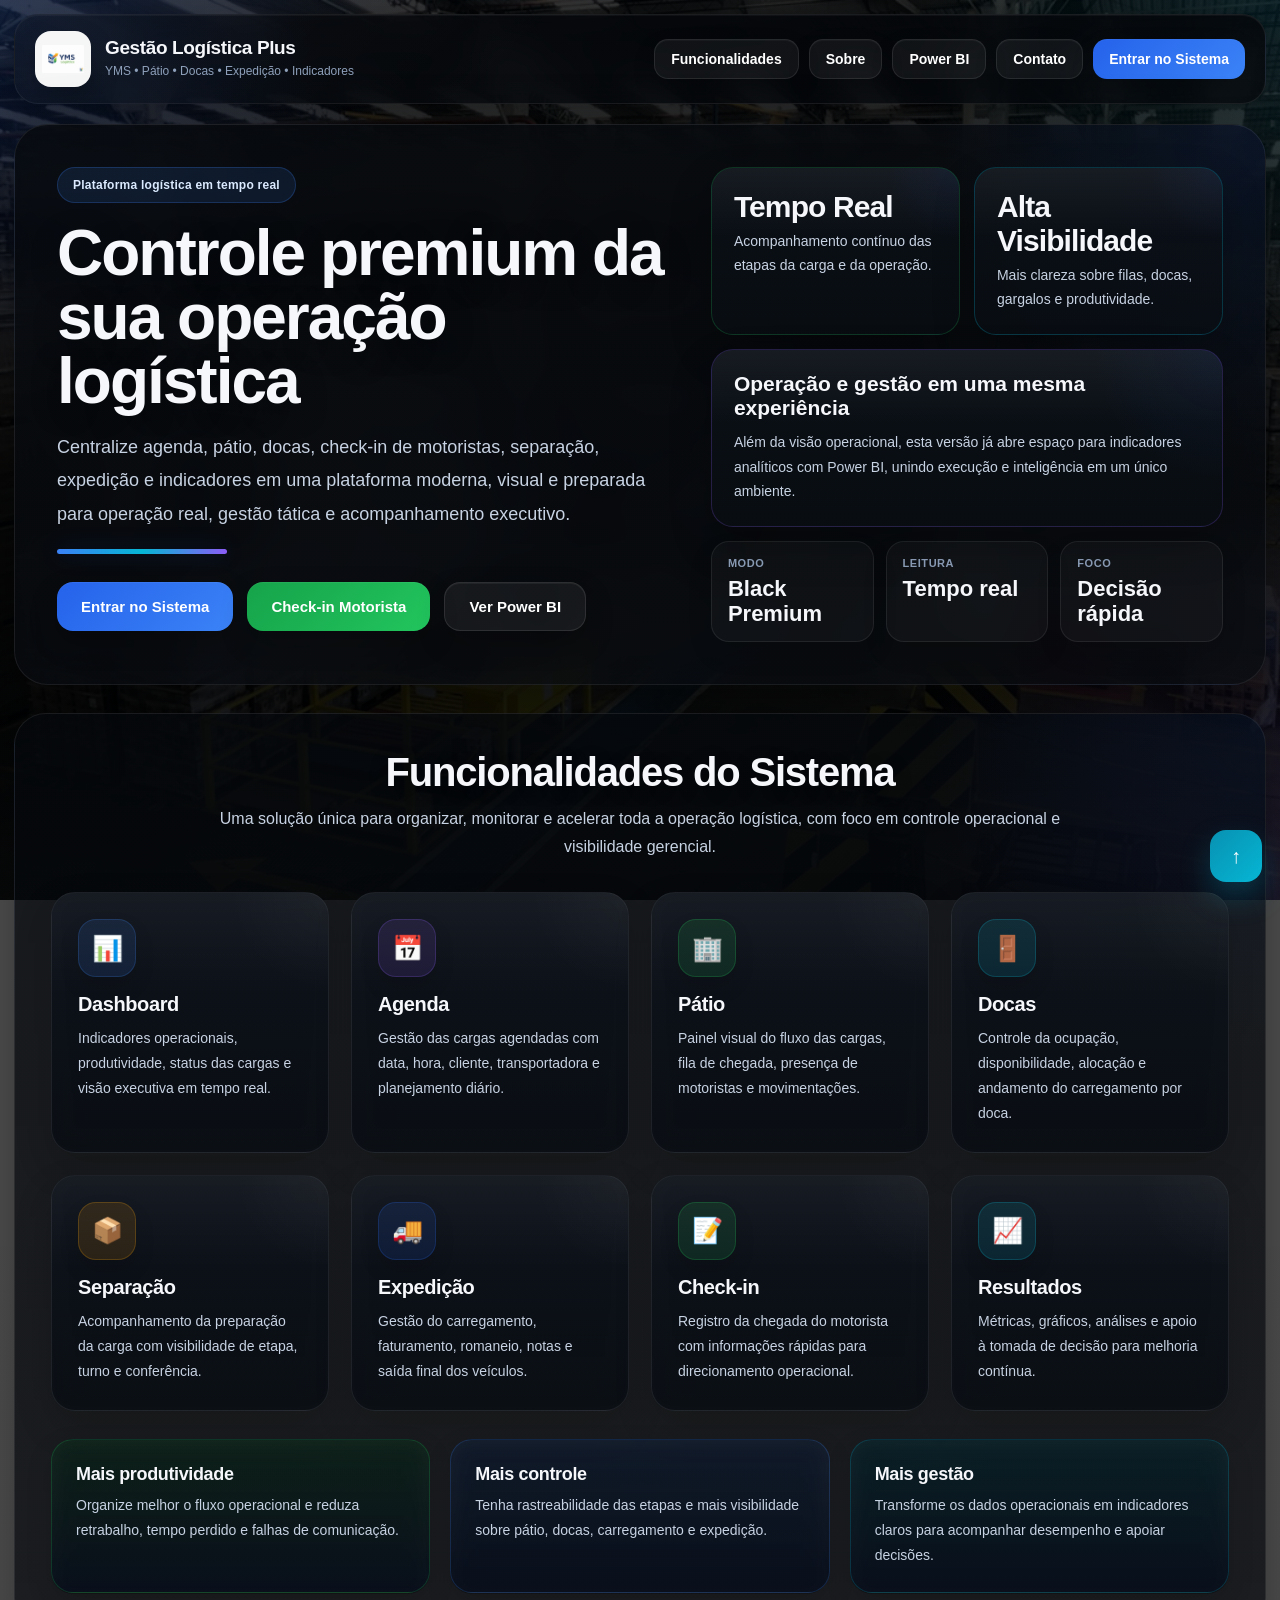
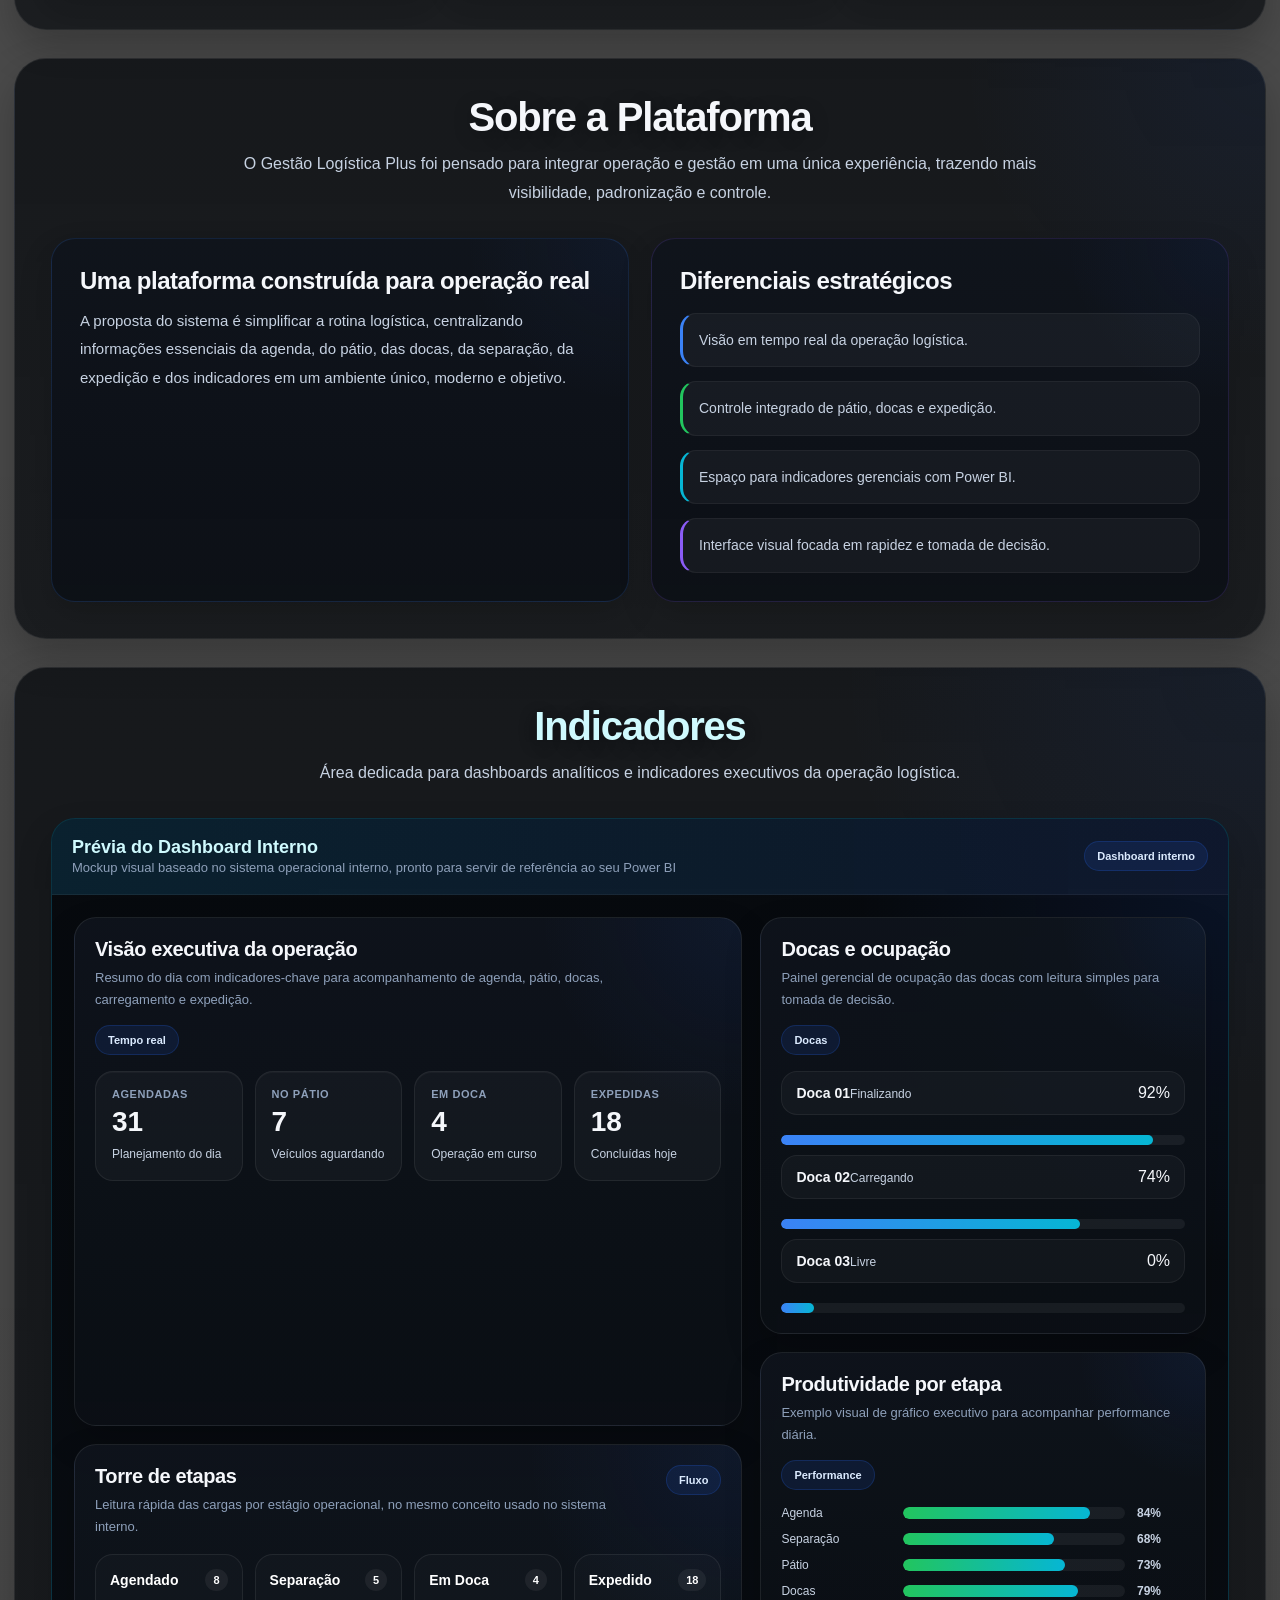
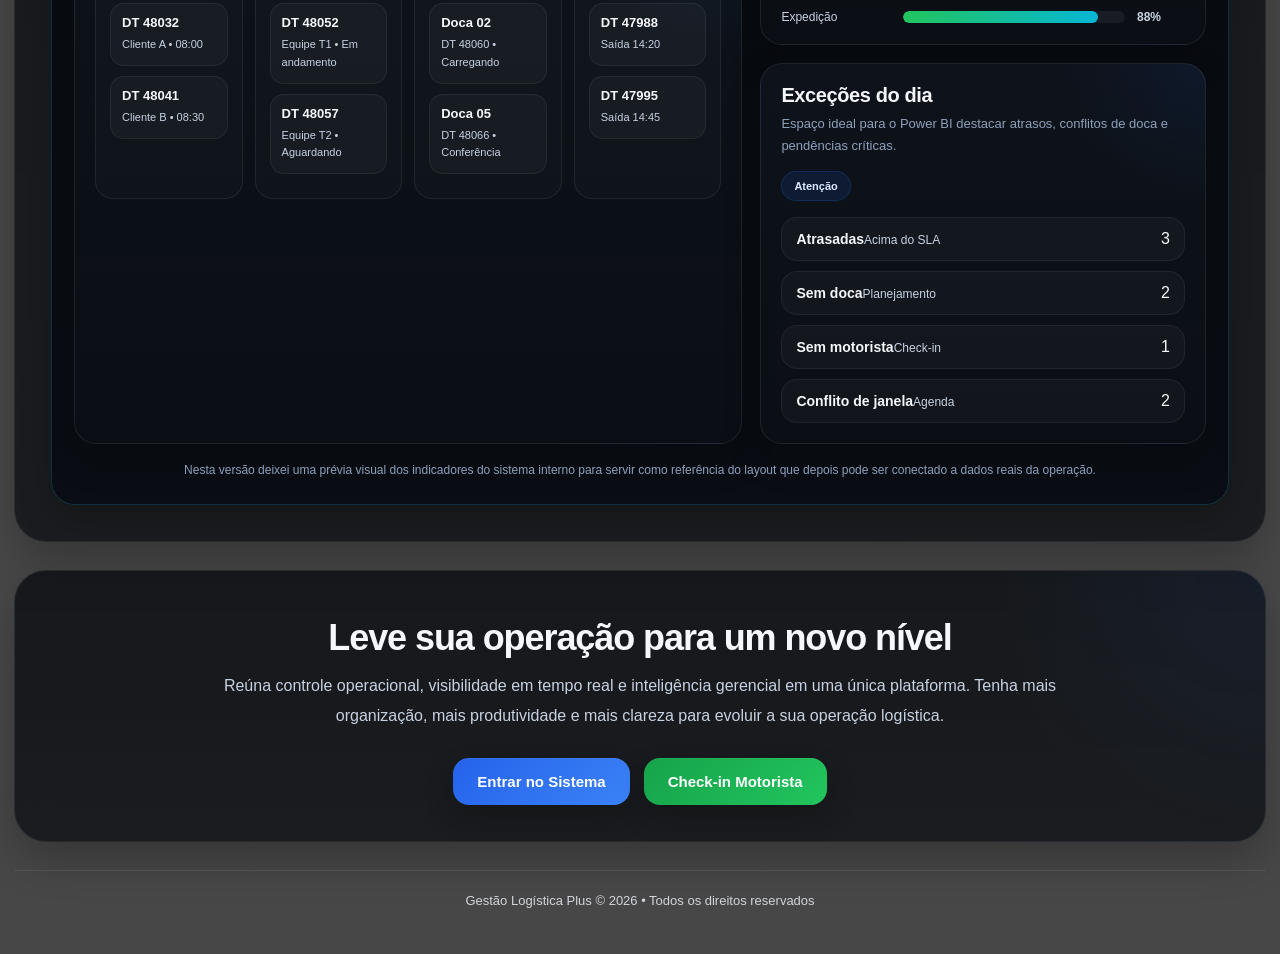
==== commit 9bd7702a: "Update index.html" ====
--- a/index.html
+++ b/index.html
@@ -745,7 +745,7 @@
   <section class="section reveal delay-4" id="indicadores-powerbi">
     <div class="section-panel">
       <div class="section-head">
-        <h2>Indicadores Power BI</h2>
+        <h2>Indicadores</h2>
         <p>
           Área dedicada para dashboards analíticos e indicadores executivos da operação logística.
         </p>
@@ -903,7 +903,7 @@
           </div>
 
           <div class="powerbi-note">
-            É possível sim criar um dashboard do sistema interno nessa área. Nesta versão deixei uma prévia visual no lugar do iframe para servir como referência do layout que depois pode ser reproduzido no Power BI com dados reais do sistema.
+            Nesta versão deixei uma prévia visual dos indicadores do sistema interno para servir como referência do layout que depois pode ser conectado a dados reais da operação.
           </div>
         </div>
       </div>
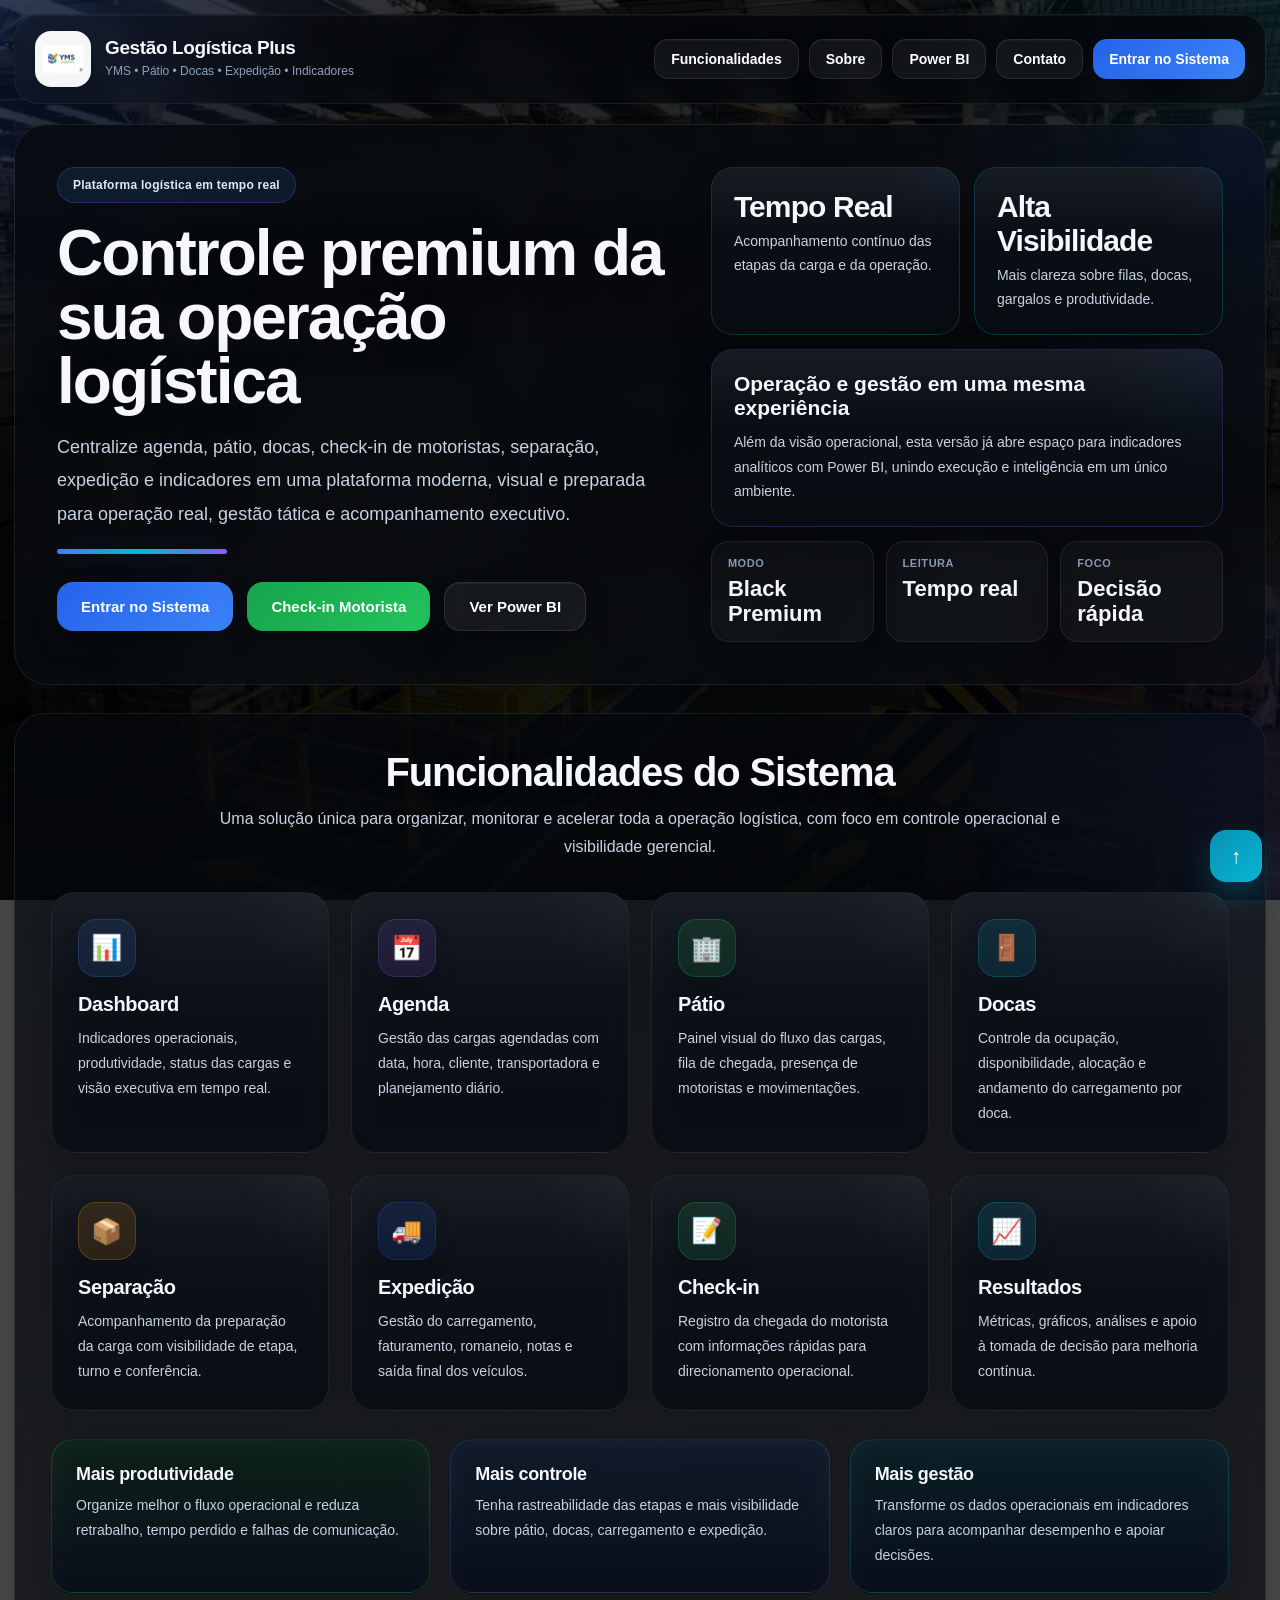
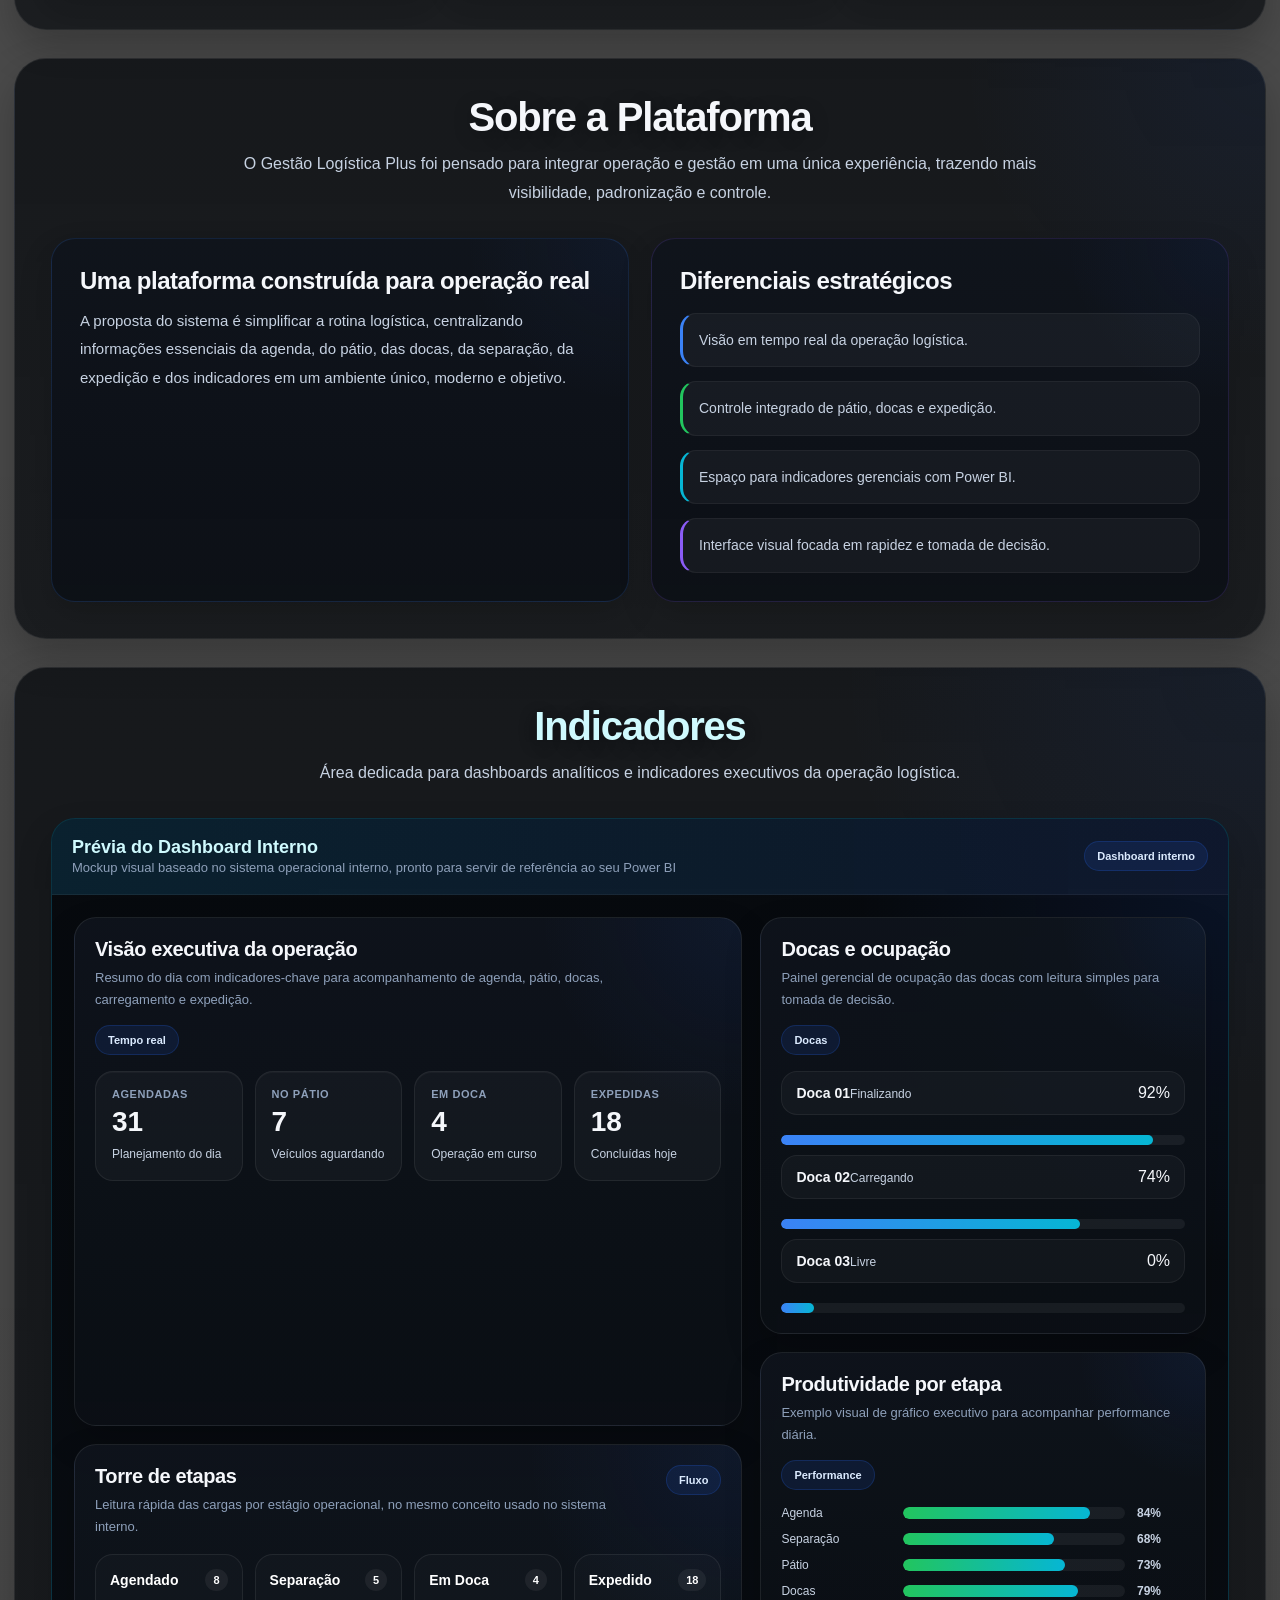
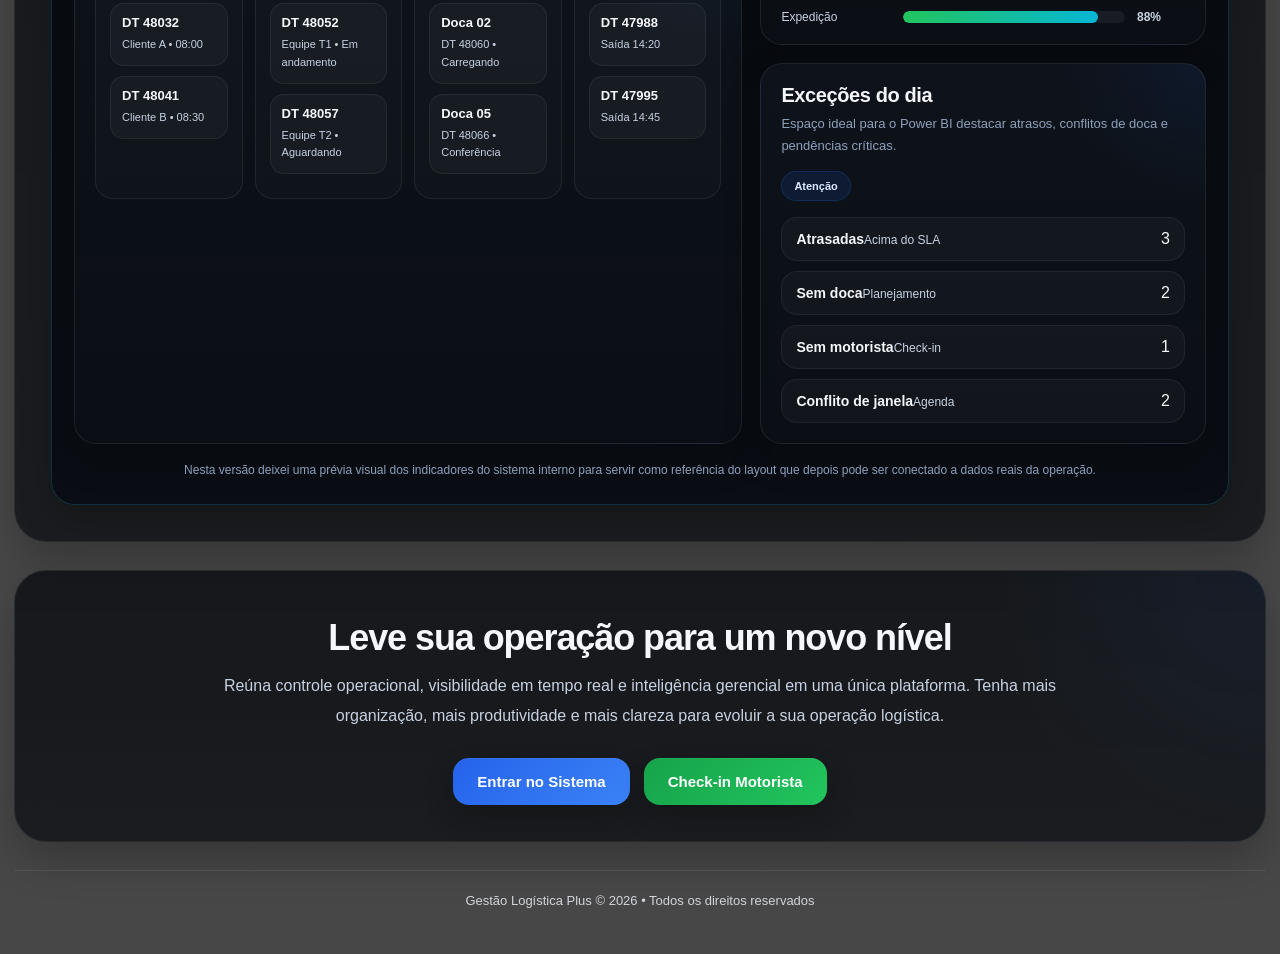
==== commit e1ff44ca: "Update index.html" ====
--- a/index.html
+++ b/index.html
@@ -936,7 +936,7 @@
 
   <script>
     function irSistema(){
-      window.location.href = "https://app.gestaologisticaplus.com.br/app/index.html";
+      window.location.href = "https://app.gestaologisticaplus.com.br/app/login.html";
     }
     function irCheckin(){
       window.location.href = "https://app.gestaologisticaplus.com.br/app/checkin.html";
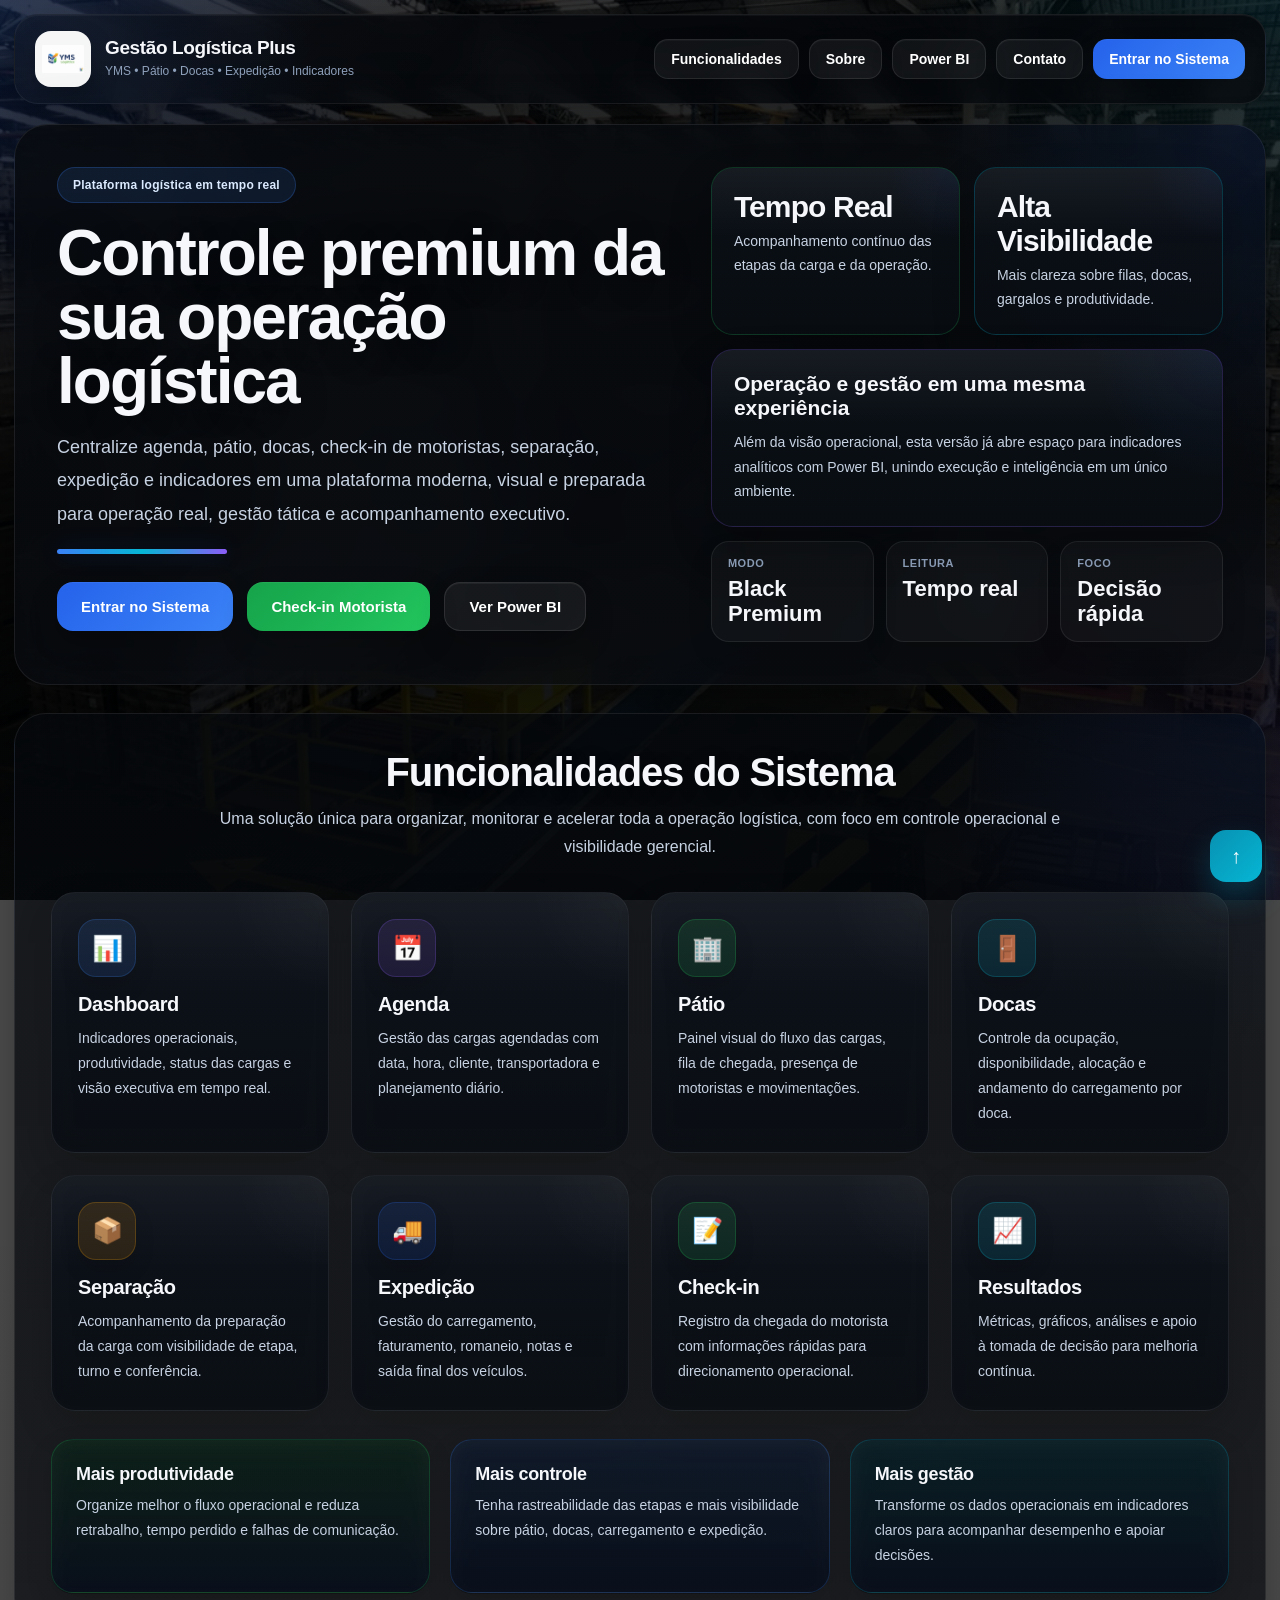
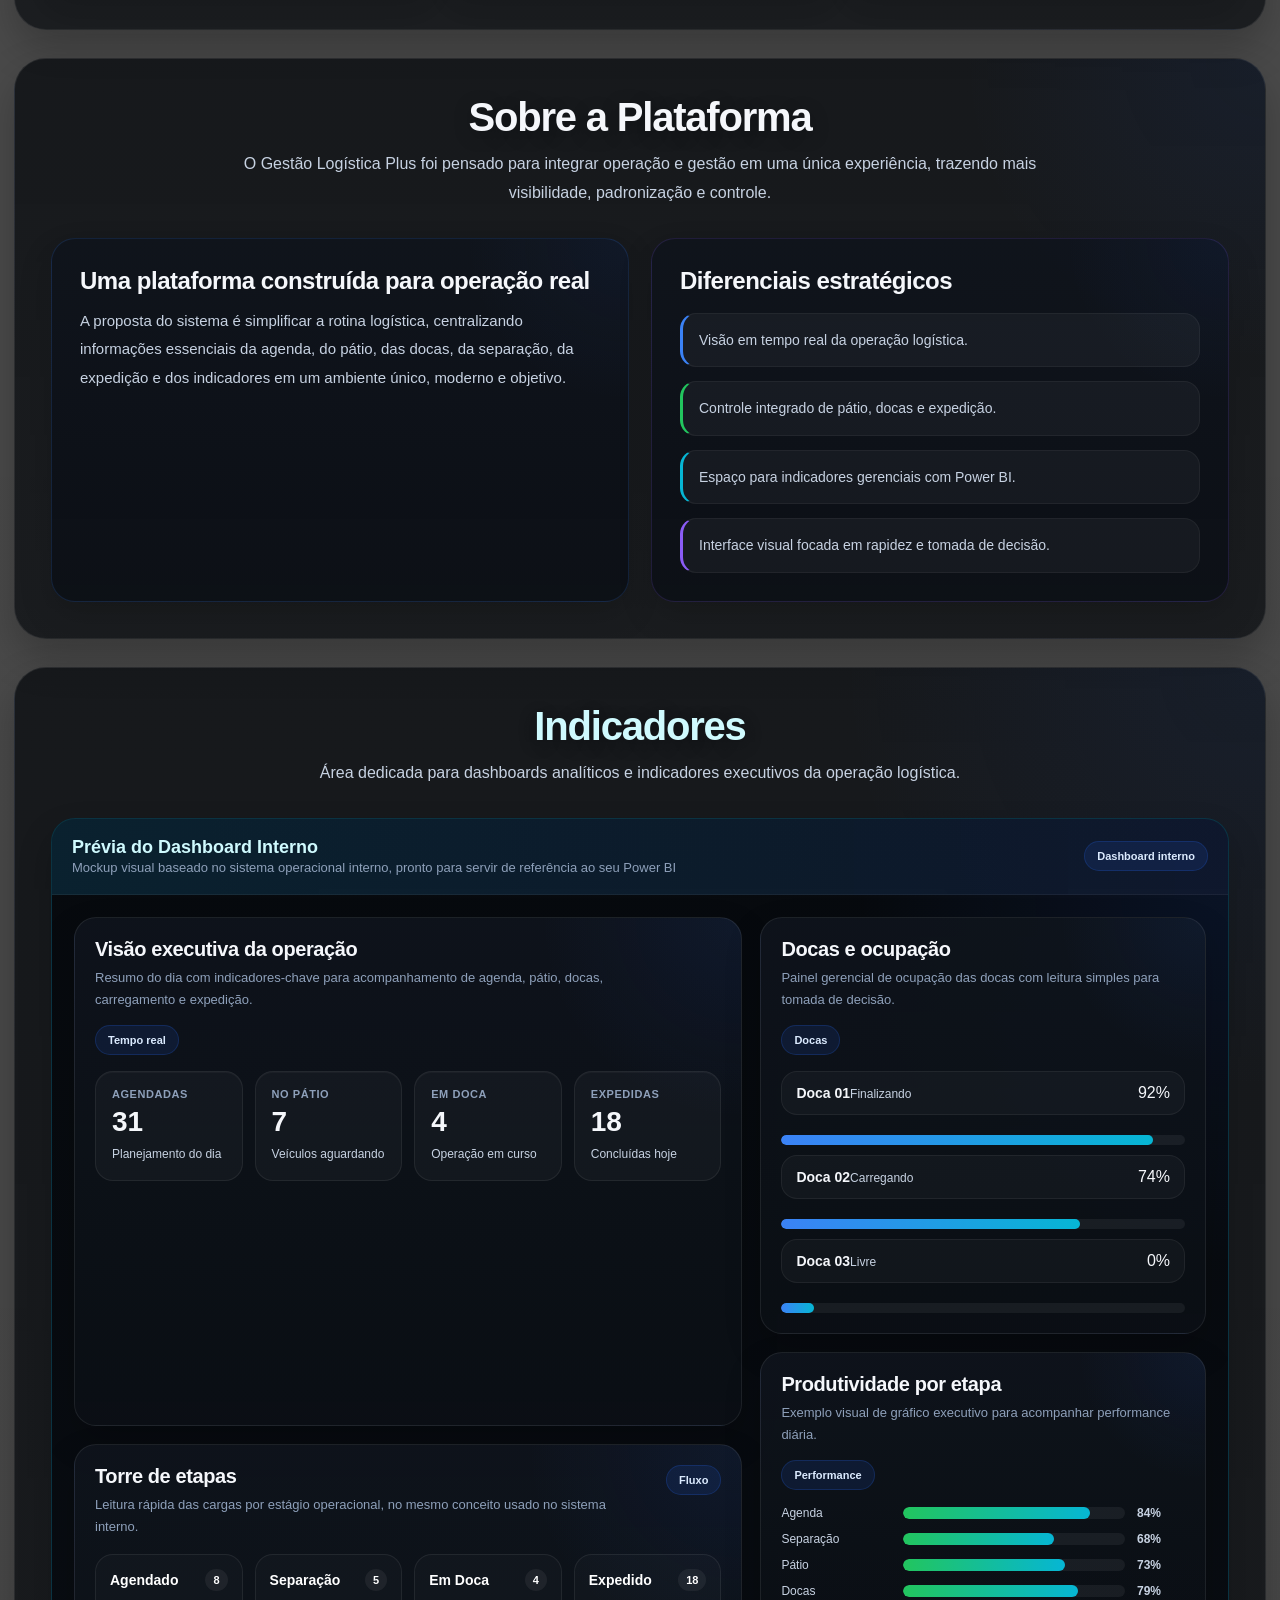
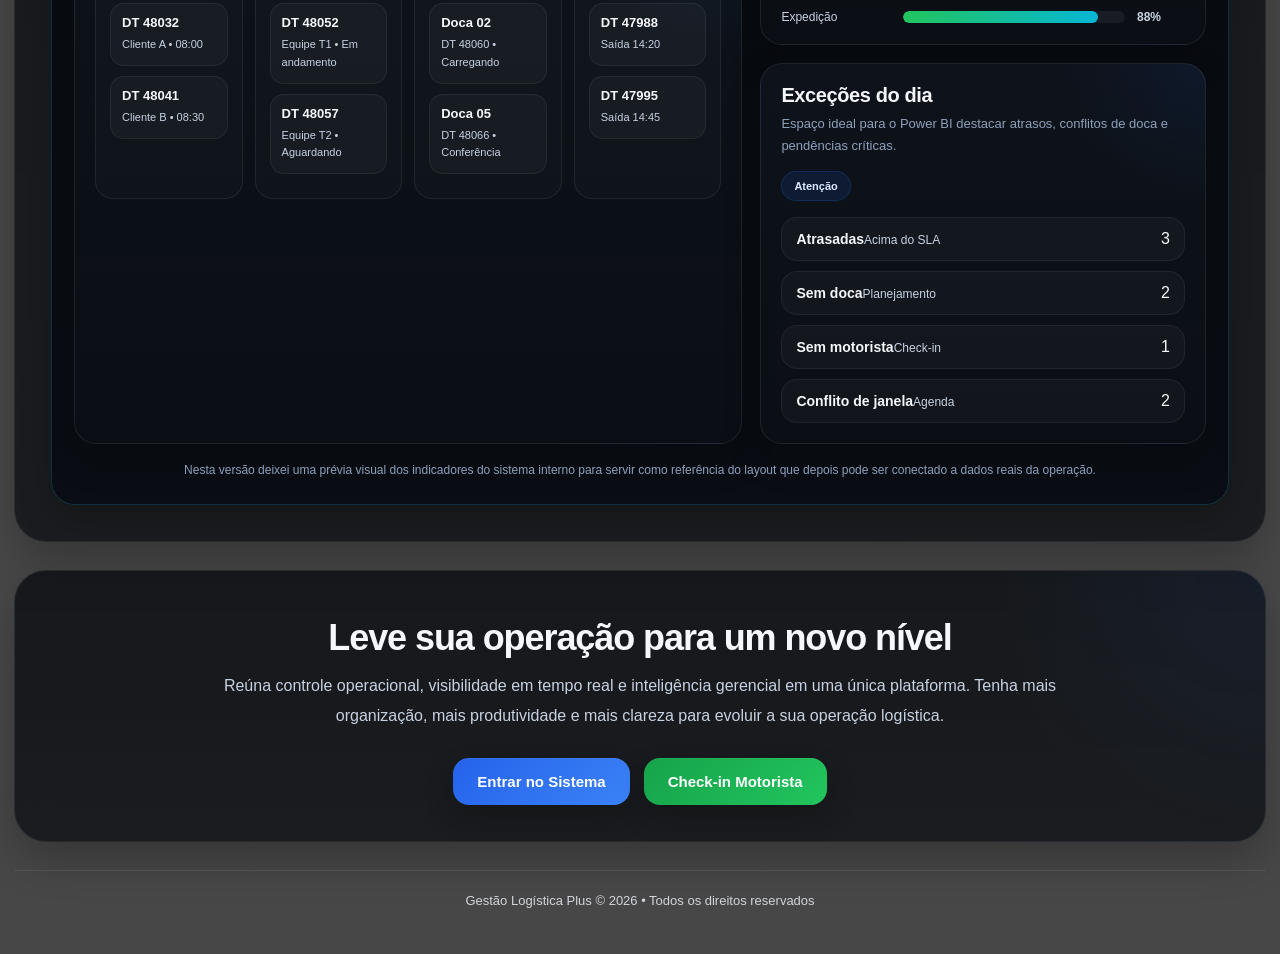
==== commit f00a1194: "Update index.html" ====
--- a/index.html
+++ b/index.html
@@ -939,7 +939,7 @@
       window.location.href = "https://app.gestaologisticaplus.com.br/app/login.html";
     }
     function irCheckin(){
-      window.location.href = "https://app.gestaologisticaplus.com.br/app/checkin.html";
+      window.location.href = "https://checkin.gestaologisticaplus.com.br/app/checkin.html";
     }
     function rolarPara(id){
       const el = document.getElementById(id);
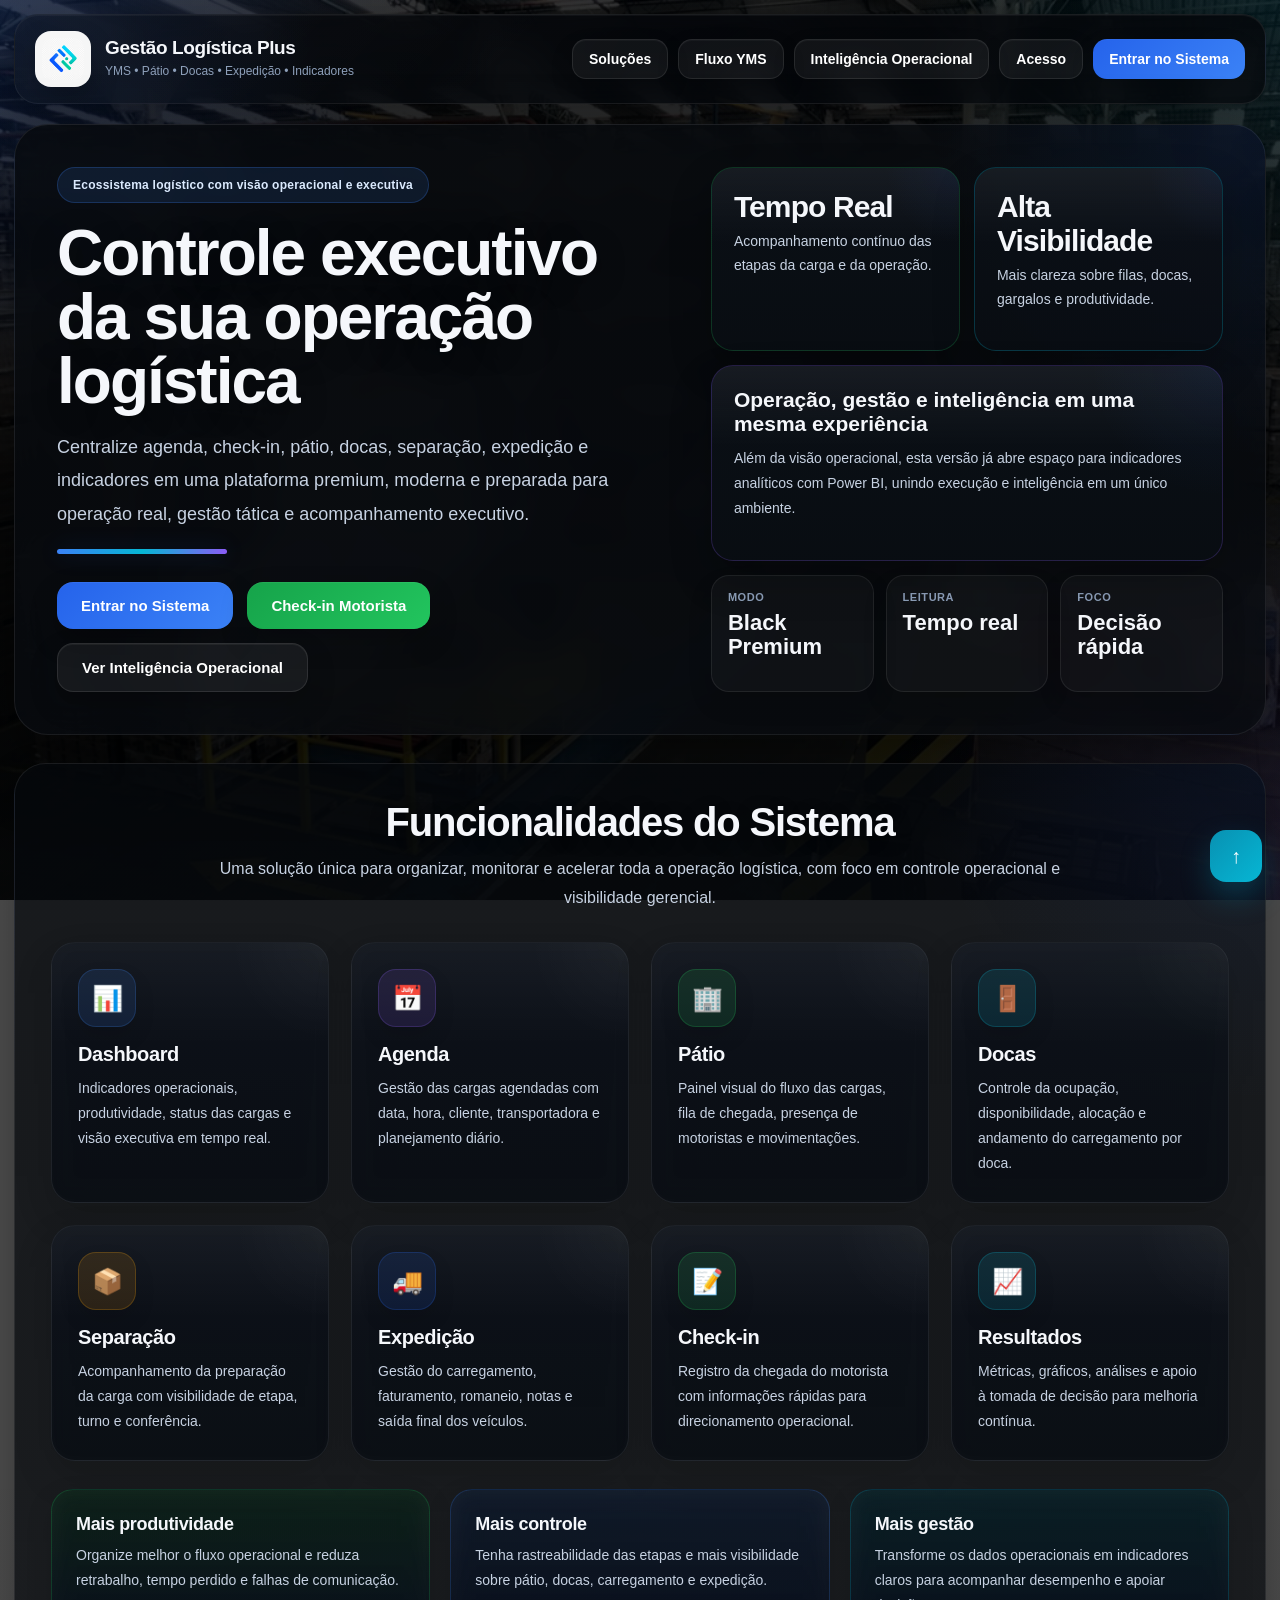
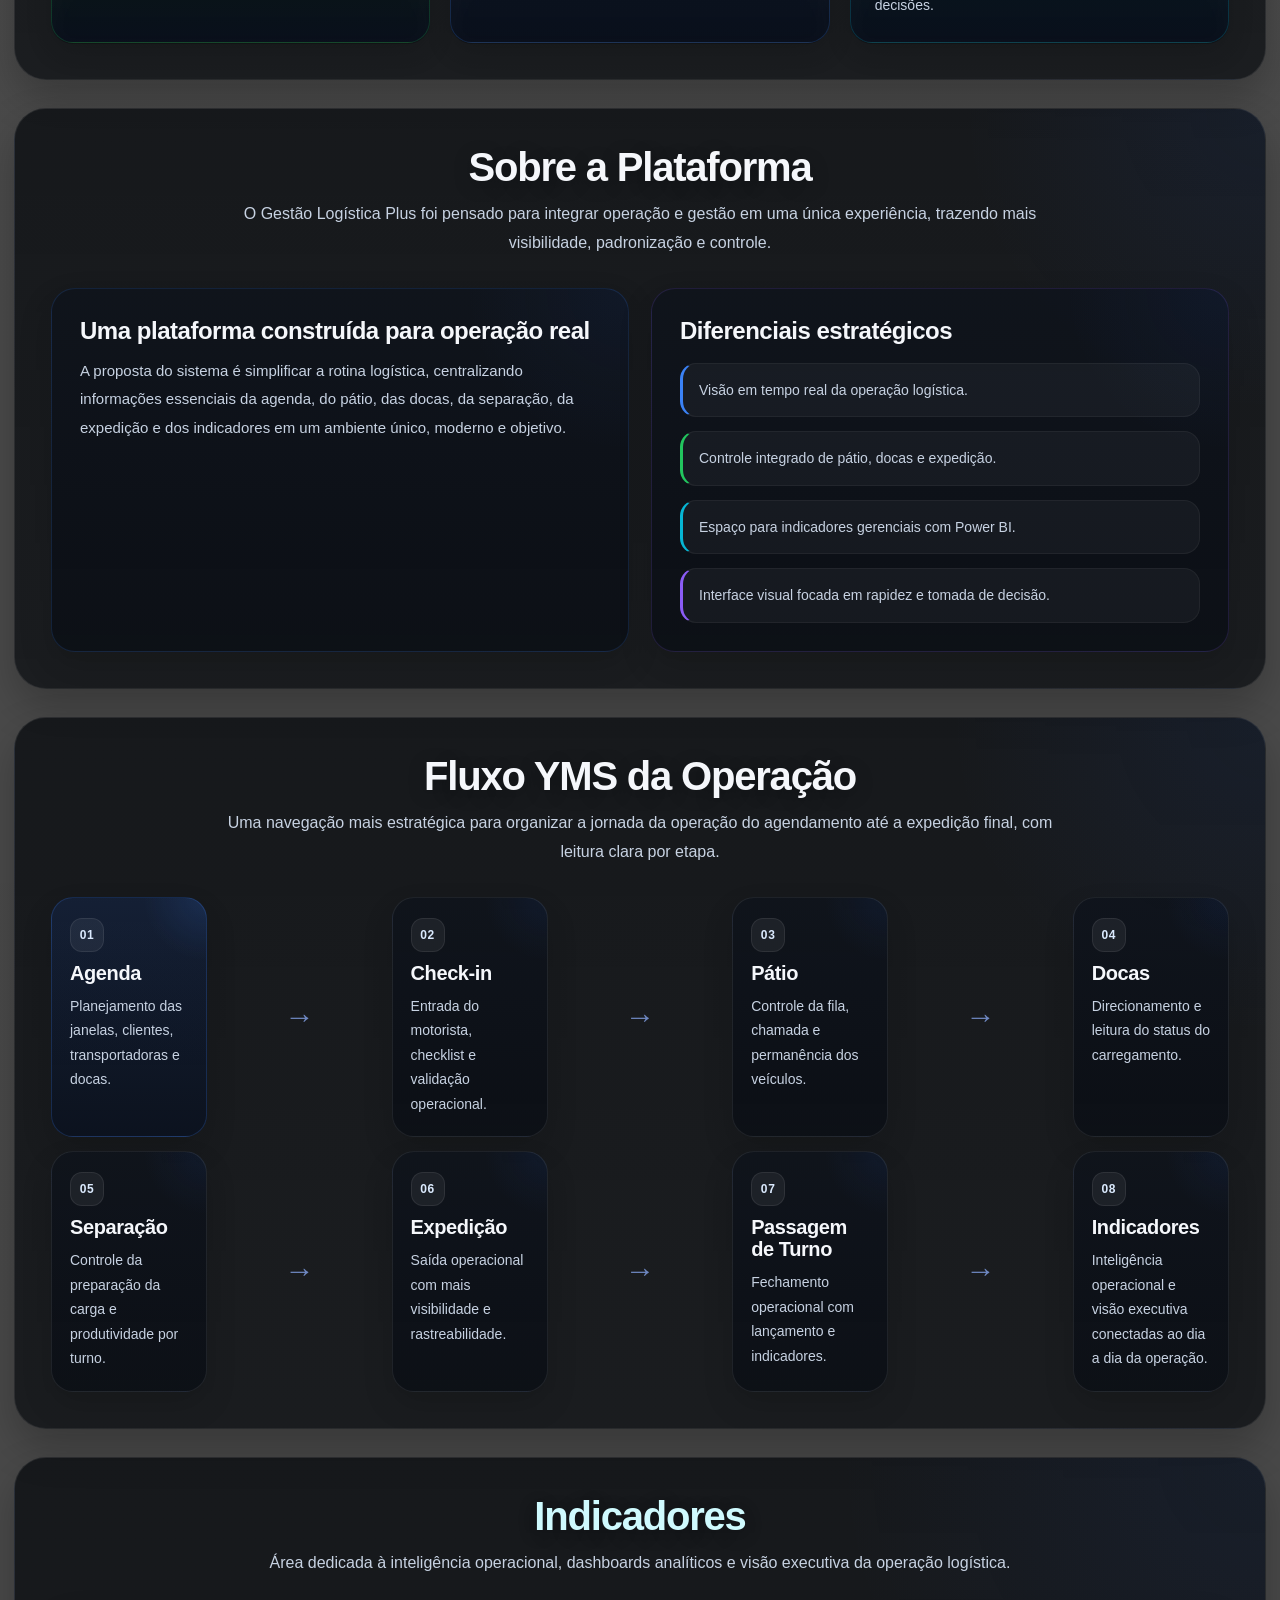
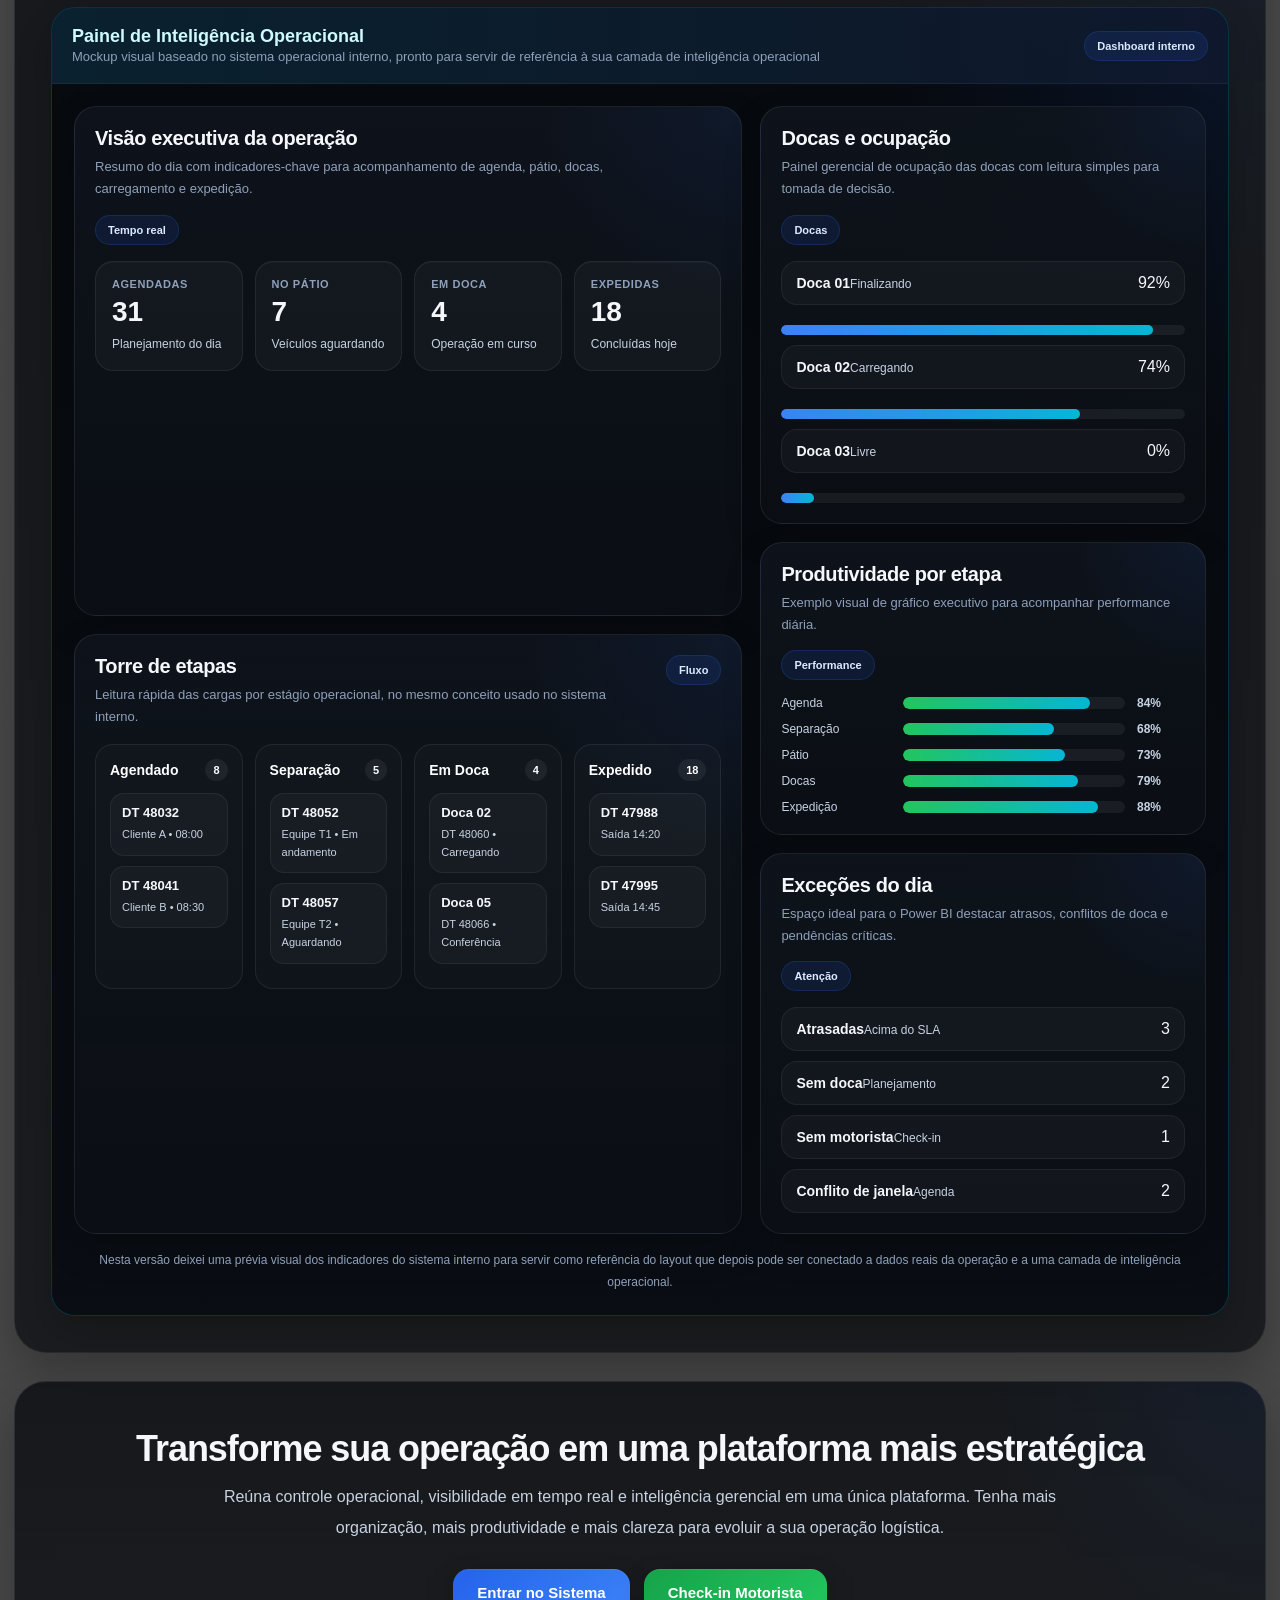
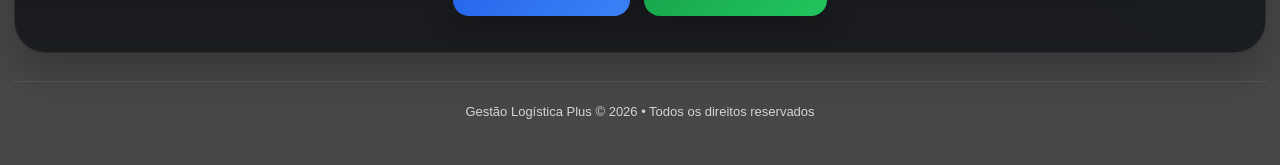
==== commit c54aaf46: "Update index.html" ====
--- a/index.html
+++ b/index.html
@@ -561,6 +561,87 @@
       }
     }
 
+
+    .yms-journey{
+      display:grid;
+      grid-template-columns:repeat(7,1fr);
+      gap:14px;
+      align-items:stretch;
+      margin-top:10px;
+    }
+    .yms-journey-bottom{ margin-top:14px; }
+    .yms-step{
+      border:1px solid var(--line);
+      border-radius:22px;
+      padding:20px 18px;
+      background:
+        radial-gradient(circle at top right, rgba(37,99,235,.08), transparent 22%),
+        linear-gradient(180deg, rgba(15,20,28,.90), rgba(11,15,21,.86));
+      box-shadow:0 14px 30px rgba(0,0,0,.16);
+      min-height:168px;
+      display:flex;
+      flex-direction:column;
+      gap:10px;
+      justify-content:flex-start;
+      transition:.25s ease;
+    }
+    .yms-step:hover{
+      transform:translateY(-4px);
+      box-shadow:0 22px 42px rgba(0,0,0,.22);
+      border-color:rgba(59,130,246,.22);
+    }
+    .yms-step.active{
+      background:
+        radial-gradient(circle at top right, rgba(59,130,246,.14), transparent 22%),
+        linear-gradient(180deg, rgba(21,33,56,.92), rgba(11,18,31,.90));
+      border-color:rgba(59,130,246,.22);
+    }
+    .yms-step small{
+      display:inline-flex;
+      align-items:center;
+      justify-content:center;
+      width:34px;
+      height:34px;
+      border-radius:12px;
+      background:rgba(255,255,255,.06);
+      border:1px solid rgba(255,255,255,.08);
+      color:#dbeafe;
+      font-size:12px;
+      font-weight:900;
+      letter-spacing:.05em;
+    }
+    .yms-step strong{
+      font-size:20px;
+      letter-spacing:-.02em;
+      line-height:1.1;
+    }
+    .yms-step span{
+      color:var(--muted);
+      font-size:14px;
+      line-height:1.75;
+    }
+    .yms-arrow{
+      display:flex;
+      align-items:center;
+      justify-content:center;
+      color:#8fb1ff;
+      font-size:30px;
+      font-weight:900;
+      opacity:.72;
+    }
+
+    @media (max-width:1024px){
+      .yms-journey{
+        grid-template-columns:1fr;
+      }
+      .yms-arrow{
+        display:none;
+      }
+      .yms-step{
+        min-height:auto;
+      }
+    }
+
 </style>
 </head>
 <body>
@@ -575,29 +656,27 @@
     </div>
 
     <div class="nav">
-      <button class="nav-btn" onclick="rolarPara('funcionalidades')">Funcionalidades</button>
-      <button class="nav-btn" onclick="rolarPara('sobre')">Sobre</button>
-      <button class="nav-btn" onclick="rolarPara('indicadores-powerbi')">Power BI</button>
-      <button class="nav-btn" onclick="rolarPara('contato')">Contato</button>
+      <button class="nav-btn" onclick="rolarPara('funcionalidades')">Soluções</button>
+      <button class="nav-btn" onclick="rolarPara('fluxo-yms')">Fluxo YMS</button>
+      <button class="nav-btn" onclick="rolarPara('indicadores-powerbi')">Inteligência Operacional</button>
+      <button class="nav-btn" onclick="rolarPara('contato')">Acesso</button>
       <button class="nav-btn primary" onclick="irSistema()">Entrar no Sistema</button>
     </div>
   </header>
 
   <section class="hero reveal delay-1">
     <div class="hero-left">
-      <div class="tag">Plataforma logística em tempo real</div>
-      <h1>Controle premium da sua operação logística</h1>
+      <div class="tag">Ecossistema logístico com visão operacional e executiva</div>
+      <h1>Controle executivo da sua operação logística</h1>
       <p>
-        Centralize agenda, pátio, docas, check-in de motoristas, separação,
-        expedição e indicadores em uma plataforma moderna, visual e preparada
-        para operação real, gestão tática e acompanhamento executivo.
+        Centralize agenda, check-in, pátio, docas, separação, expedição e indicadores em uma plataforma premium, moderna e preparada para operação real, gestão tática e acompanhamento executivo.
       </p>
       <div class="accent-line"></div>
 
       <div class="actions">
         <button class="btn btn-primary" onclick="irSistema()">Entrar no Sistema</button>
         <button class="btn btn-green" onclick="irCheckin()">Check-in Motorista</button>
-        <button class="btn btn-ghost" onclick="rolarPara('indicadores-powerbi')">Ver Power BI</button>
+        <button class="btn btn-ghost" onclick="rolarPara('indicadores-powerbi')">Ver Inteligência Operacional</button>
       </div>
     </div>
 
@@ -615,7 +694,7 @@
       </div>
 
       <div class="glass-card destaque">
-        <h3>Operação e gestão em uma mesma experiência</h3>
+        <h3>Operação, gestão e inteligência em uma mesma experiência</h3>
         <p>
           Além da visão operacional, esta versão já abre espaço para indicadores
           analíticos com Power BI, unindo execução e inteligência em um único ambiente.
@@ -709,7 +788,7 @@
     </div>
   </section>
 
-  <section class="section reveal delay-3" id="sobre">
+  <section class="section reveal delay-3" id="sobre-institucional">
     <div class="section-panel">
       <div class="section-head">
         <h2>Sobre a Plataforma</h2>
@@ -742,20 +821,85 @@
     </div>
   </section>
 
+
+  <section class="section reveal delay-3" id="fluxo-yms">
+    <div class="section-panel">
+      <div class="section-head">
+        <h2>Fluxo YMS da Operação</h2>
+        <p>
+          Uma navegação mais estratégica para organizar a jornada da operação do agendamento
+          até a expedição final, com leitura clara por etapa.
+        </p>
+      </div>
+
+      <div class="yms-journey">
+        <div class="yms-step active">
+          <small>01</small>
+          <strong>Agenda</strong>
+          <span>Planejamento das janelas, clientes, transportadoras e docas.</span>
+        </div>
+        <div class="yms-arrow">→</div>
+        <div class="yms-step">
+          <small>02</small>
+          <strong>Check-in</strong>
+          <span>Entrada do motorista, checklist e validação operacional.</span>
+        </div>
+        <div class="yms-arrow">→</div>
+        <div class="yms-step">
+          <small>03</small>
+          <strong>Pátio</strong>
+          <span>Controle da fila, chamada e permanência dos veículos.</span>
+        </div>
+        <div class="yms-arrow">→</div>
+        <div class="yms-step">
+          <small>04</small>
+          <strong>Docas</strong>
+          <span>Direcionamento e leitura do status do carregamento.</span>
+        </div>
+      </div>
+
+      <div class="yms-journey yms-journey-bottom">
+        <div class="yms-step">
+          <small>05</small>
+          <strong>Separação</strong>
+          <span>Controle da preparação da carga e produtividade por turno.</span>
+        </div>
+        <div class="yms-arrow">→</div>
+        <div class="yms-step">
+          <small>06</small>
+          <strong>Expedição</strong>
+          <span>Saída operacional com mais visibilidade e rastreabilidade.</span>
+        </div>
+        <div class="yms-arrow">→</div>
+        <div class="yms-step">
+          <small>07</small>
+          <strong>Passagem de Turno</strong>
+          <span>Fechamento operacional com lançamento e indicadores.</span>
+        </div>
+        <div class="yms-arrow">→</div>
+        <div class="yms-step">
+          <small>08</small>
+          <strong>Indicadores</strong>
+          <span>Inteligência operacional e visão executiva conectadas ao dia a dia da operação.</span>
+        </div>
+      </div>
+    </div>
+  </section>
+
   <section class="section reveal delay-4" id="indicadores-powerbi">
     <div class="section-panel">
       <div class="section-head">
         <h2>Indicadores</h2>
         <p>
-          Área dedicada para dashboards analíticos e indicadores executivos da operação logística.
+          Área dedicada à inteligência operacional, dashboards analíticos e visão executiva da operação logística.
         </p>
       </div>
 
       <div class="powerbi-wrap dashboard-preview">
         <div class="powerbi-head">
           <div>
-            <strong>Prévia do Dashboard Interno</strong><br>
-            <span>Mockup visual baseado no sistema operacional interno, pronto para servir de referência ao seu Power BI</span>
+            <strong>Painel de Inteligência Operacional</strong><br>
+            <span>Mockup visual baseado no sistema operacional interno, pronto para servir de referência à sua camada de inteligência operacional</span>
           </div>
           <div class="preview-badge">Dashboard interno</div>
         </div>
@@ -903,7 +1047,7 @@
           </div>
 
           <div class="powerbi-note">
-            Nesta versão deixei uma prévia visual dos indicadores do sistema interno para servir como referência do layout que depois pode ser conectado a dados reais da operação.
+            Nesta versão deixei uma prévia visual dos indicadores do sistema interno para servir como referência do layout que depois pode ser conectado a dados reais da operação e a uma camada de inteligência operacional.
           </div>
         </div>
       </div>
@@ -913,7 +1057,7 @@
   <section class="section" id="contato">
     <div class="section-panel">
       <div class="cta-box">
-        <h3>Leve sua operação para um novo nível</h3>
+        <h3>Transforme sua operação em uma plataforma mais estratégica</h3>
         <p>
           Reúna controle operacional, visibilidade em tempo real e inteligência gerencial
           em uma única plataforma. Tenha mais organização, mais produtividade e mais clareza
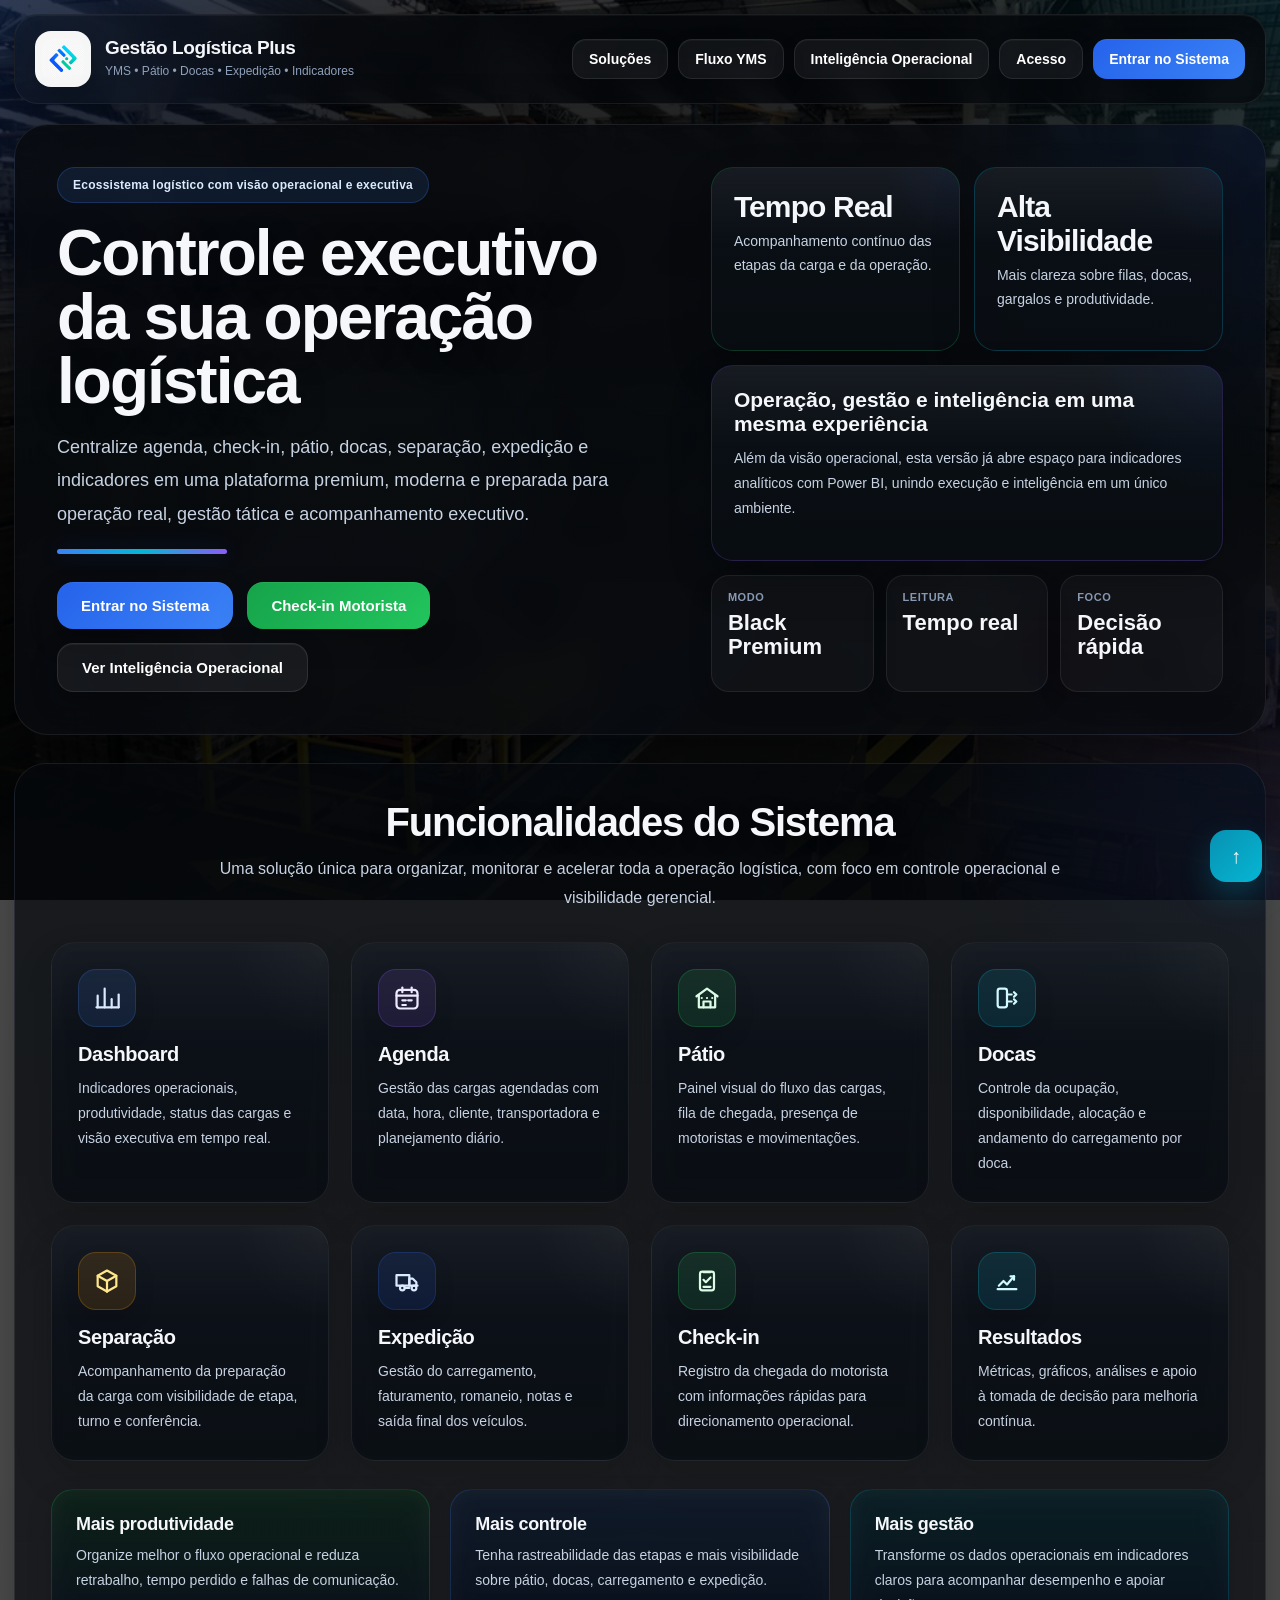
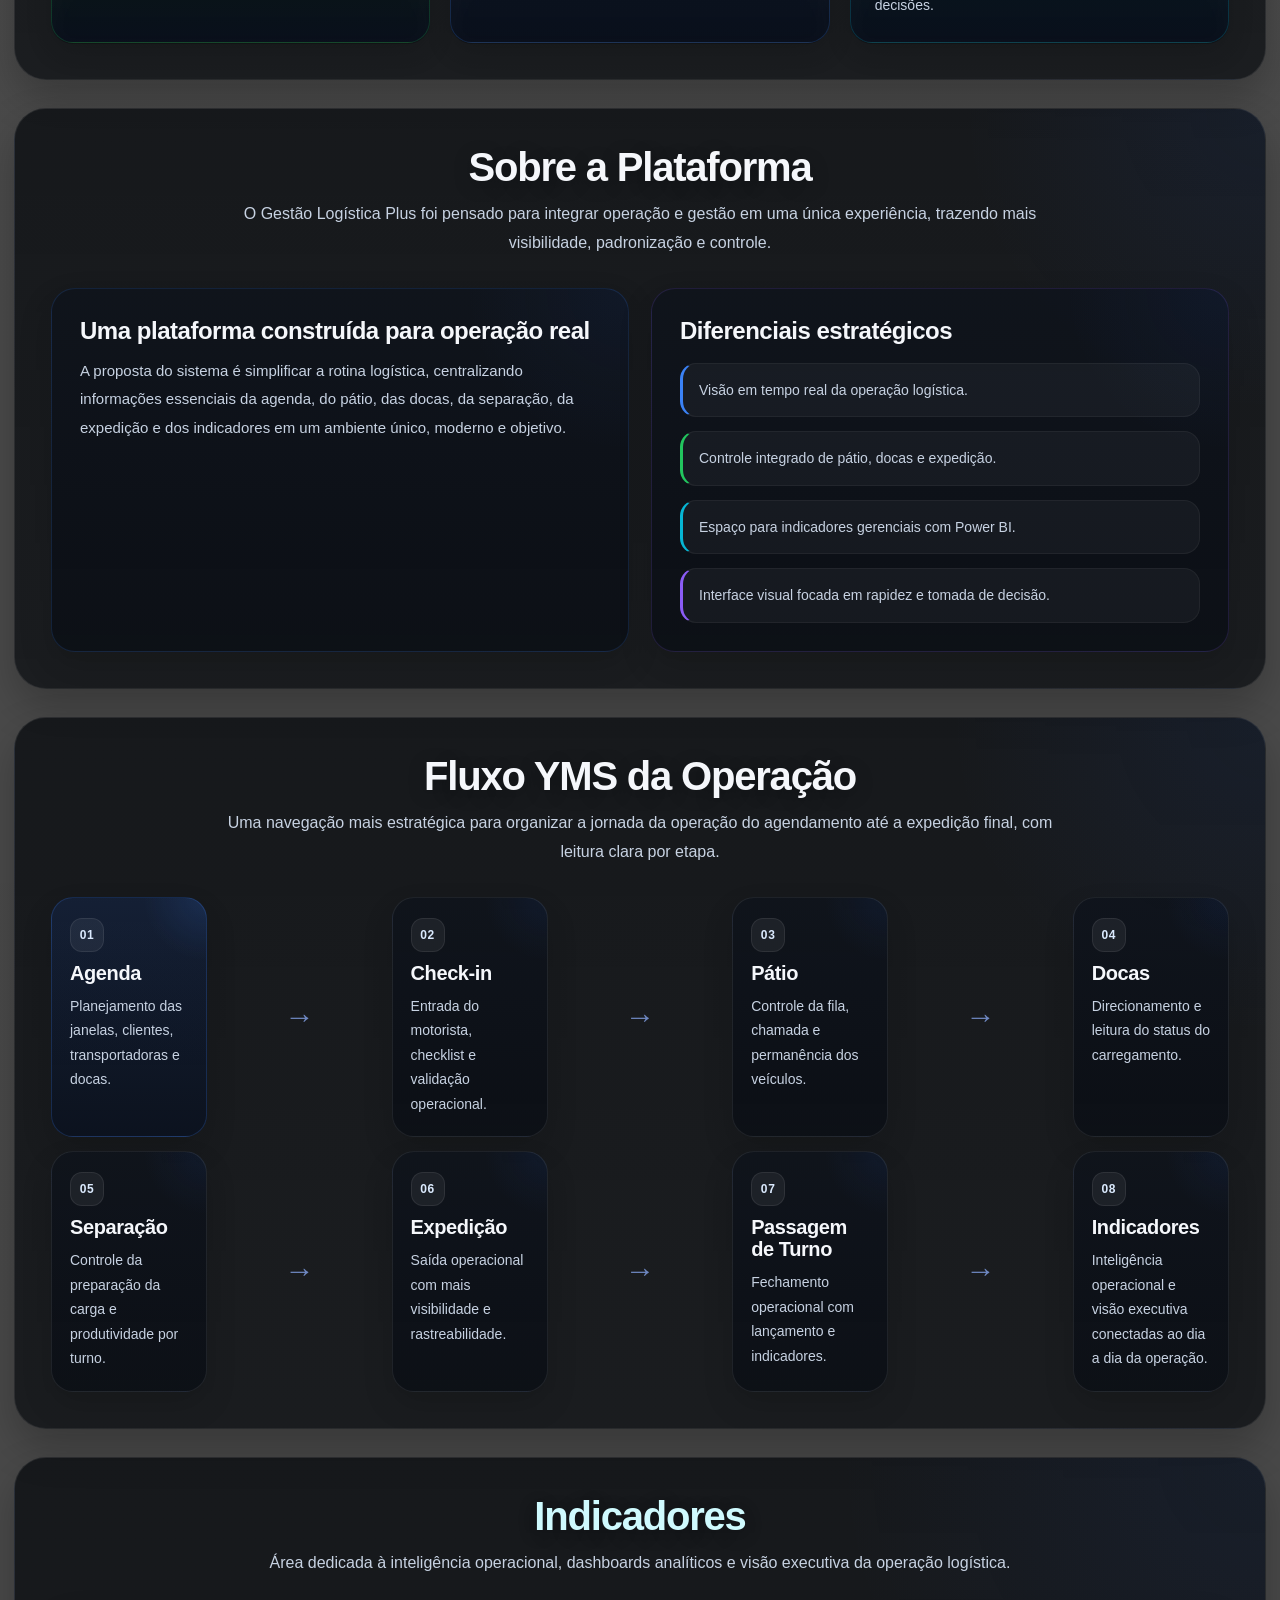
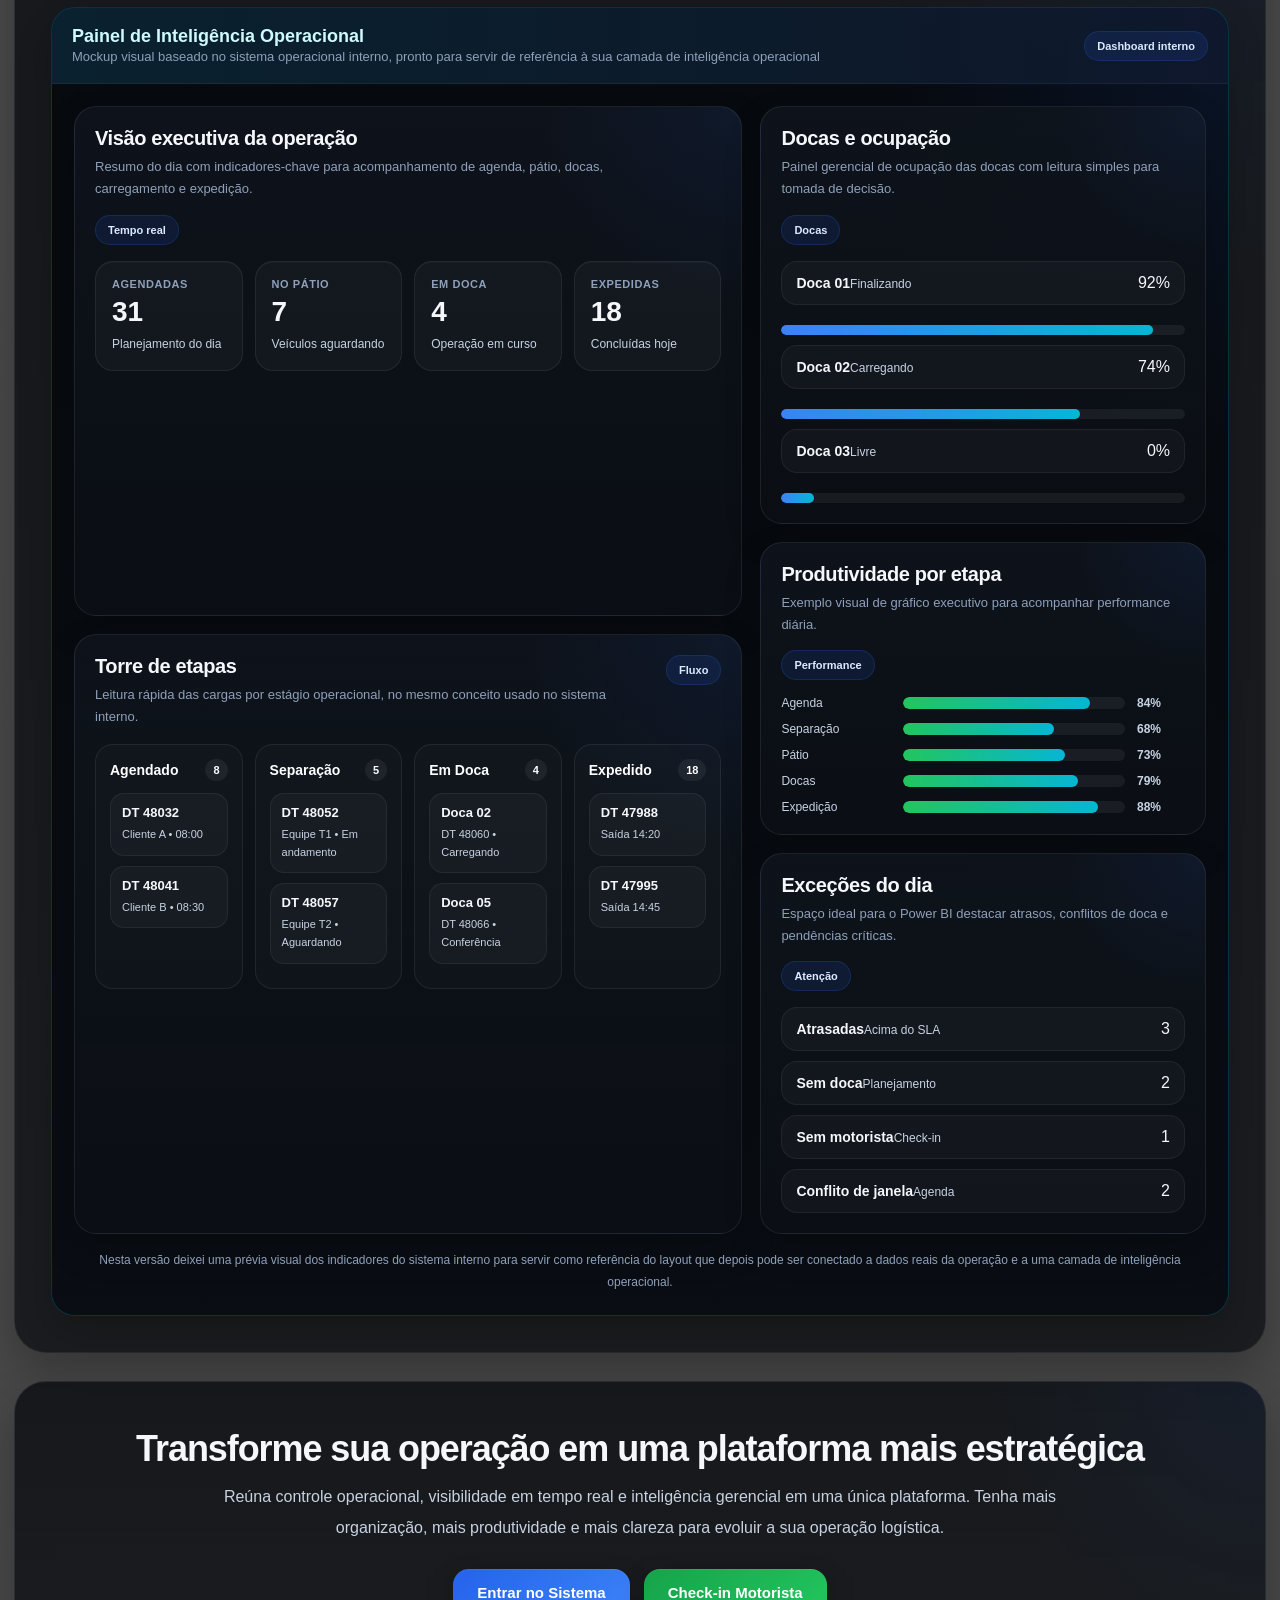
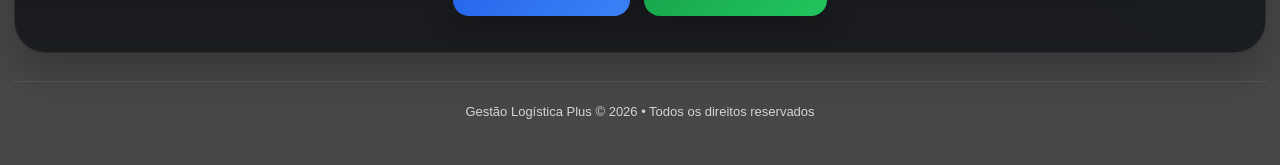
==== commit d4ee8fca: "Update index.html" ====
--- a/index.html
+++ b/index.html
@@ -236,7 +236,15 @@
     }
     .icon{
       width:58px;height:58px;border-radius:18px;display:flex;align-items:center;justify-content:center;
-      font-size:25px;margin-bottom:16px;box-shadow:0 10px 20px rgba(0,0,0,.12)
+      font-size:0;margin-bottom:16px;box-shadow:0 10px 20px rgba(0,0,0,.12)
+    }
+    .icon svg{
+      width:28px;height:28px;
+      stroke:currentColor;
+      stroke-width:1.9;
+      fill:none;
+      stroke-linecap:round;
+      stroke-linejoin:round;
     }
     .card h3{font-size:20px;margin-bottom:10px;letter-spacing:-.02em}
     .card p{font-size:14px;line-height:1.78;color:var(--muted)}
@@ -721,49 +729,49 @@
 
       <div class="grid">
         <div class="card card-dashboard">
-          <div class="icon">📊</div>
+          <div class="icon"><svg viewBox="0 0 24 24" aria-hidden="true"><path d="M4 20V10"/><path d="M10 20V4"/><path d="M16 20v-7"/><path d="M22 20v-11"/><path d="M3 20h19"/></svg></div>
           <h3>Dashboard</h3>
           <p>Indicadores operacionais, produtividade, status das cargas e visão executiva em tempo real.</p>
         </div>
 
         <div class="card card-agenda">
-          <div class="icon">📅</div>
+          <div class="icon"><svg viewBox="0 0 24 24" aria-hidden="true"><rect x="3" y="5" width="18" height="16" rx="3"/><path d="M8 3v4"/><path d="M16 3v4"/><path d="M3 10h18"/><path d="M8 14h3"/><path d="M13 14h3"/><path d="M8 18h3"/></svg></div>
           <h3>Agenda</h3>
           <p>Gestão das cargas agendadas com data, hora, cliente, transportadora e planejamento diário.</p>
         </div>
 
         <div class="card card-patio">
-          <div class="icon">🏢</div>
+          <div class="icon"><svg viewBox="0 0 24 24" aria-hidden="true"><path d="M3 10.5 12 4l9 6.5"/><path d="M5 9.5V20h14V9.5"/><path d="M9 20v-5h6v5"/><path d="M7.5 12h.01"/><path d="M12 12h.01"/><path d="M16.5 12h.01"/></svg></div>
           <h3>Pátio</h3>
           <p>Painel visual do fluxo das cargas, fila de chegada, presença de motoristas e movimentações.</p>
         </div>
 
         <div class="card card-docas">
-          <div class="icon">🚪</div>
+          <div class="icon"><svg viewBox="0 0 24 24" aria-hidden="true"><rect x="4" y="4" width="8" height="16" rx="2"/><path d="M12 9h4"/><path d="M12 15h4"/><path d="M18 7l2 2-2 2"/><path d="M18 13l2 2-2 2"/></svg></div>
           <h3>Docas</h3>
           <p>Controle da ocupação, disponibilidade, alocação e andamento do carregamento por doca.</p>
         </div>
 
         <div class="card card-separacao">
-          <div class="icon">📦</div>
+          <div class="icon"><svg viewBox="0 0 24 24" aria-hidden="true"><path d="M12 3 20 7.5 12 12 4 7.5 12 3Z"/><path d="M20 7.5V16.5L12 21"/><path d="M4 7.5V16.5L12 21"/><path d="M12 12v9"/></svg></div>
           <h3>Separação</h3>
           <p>Acompanhamento da preparação da carga com visibilidade de etapa, turno e conferência.</p>
         </div>
 
         <div class="card card-expedicao">
-          <div class="icon">🚚</div>
+          <div class="icon"><svg viewBox="0 0 24 24" aria-hidden="true"><path d="M3 7h11v9H3z"/><path d="M14 10h3l3 3v3h-6z"/><circle cx="8" cy="18" r="2"/><circle cx="18" cy="18" r="2"/><path d="M14 18h-4"/><path d="M20 16h1"/></svg></div>
           <h3>Expedição</h3>
           <p>Gestão do carregamento, faturamento, romaneio, notas e saída final dos veículos.</p>
         </div>
 
         <div class="card card-checkin">
-          <div class="icon">📝</div>
+          <div class="icon"><svg viewBox="0 0 24 24" aria-hidden="true"><rect x="6" y="4" width="12" height="16" rx="2"/><path d="M9 4.5h6"/><path d="M9 11l2 2 4-4"/><path d="M9 17h6"/></svg></div>
           <h3>Check-in</h3>
           <p>Registro da chegada do motorista com informações rápidas para direcionamento operacional.</p>
         </div>
 
         <div class="card card-resultados">
-          <div class="icon">📈</div>
+          <div class="icon"><svg viewBox="0 0 24 24" aria-hidden="true"><path d="M4 19h16"/><path d="M5 16l4-4 3 3 6-7"/><path d="M18 8h-3"/><path d="M18 8v3"/></svg></div>
           <h3>Resultados</h3>
           <p>Métricas, gráficos, análises e apoio à tomada de decisão para melhoria contínua.</p>
         </div>
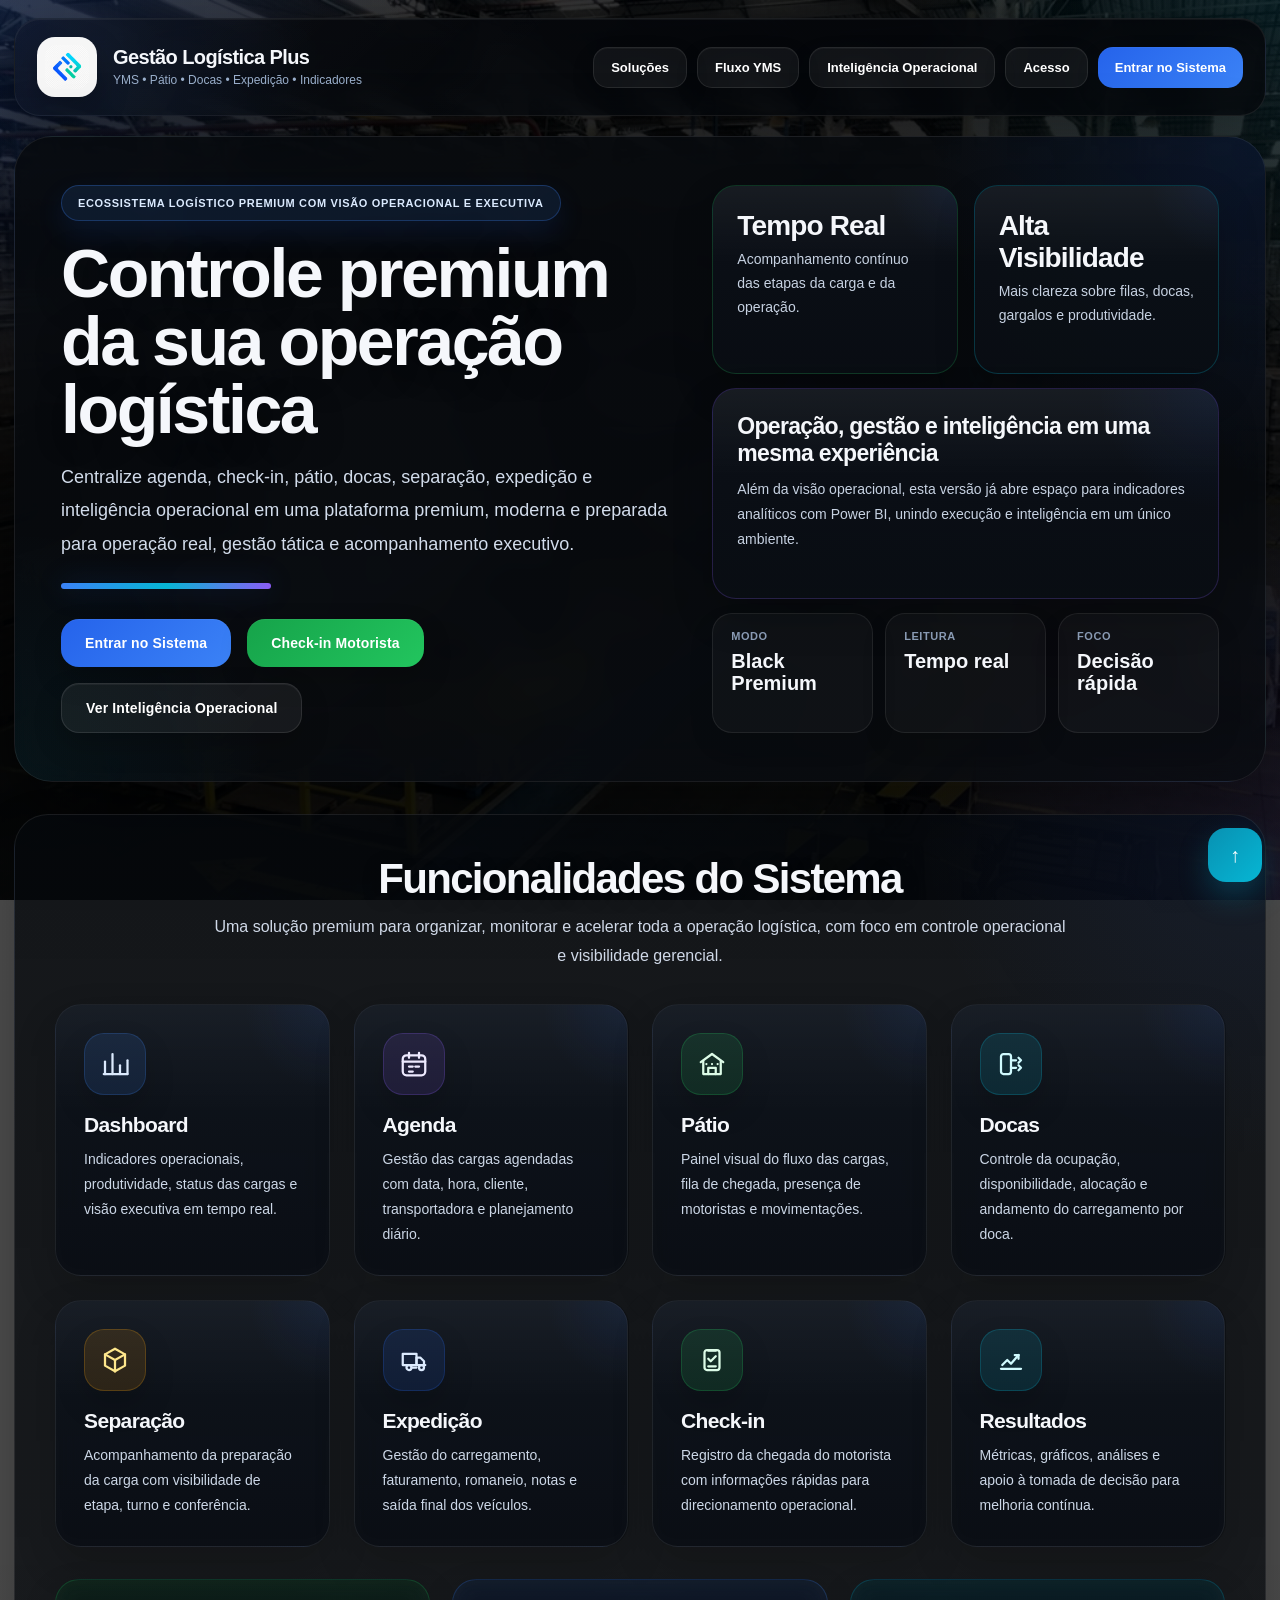
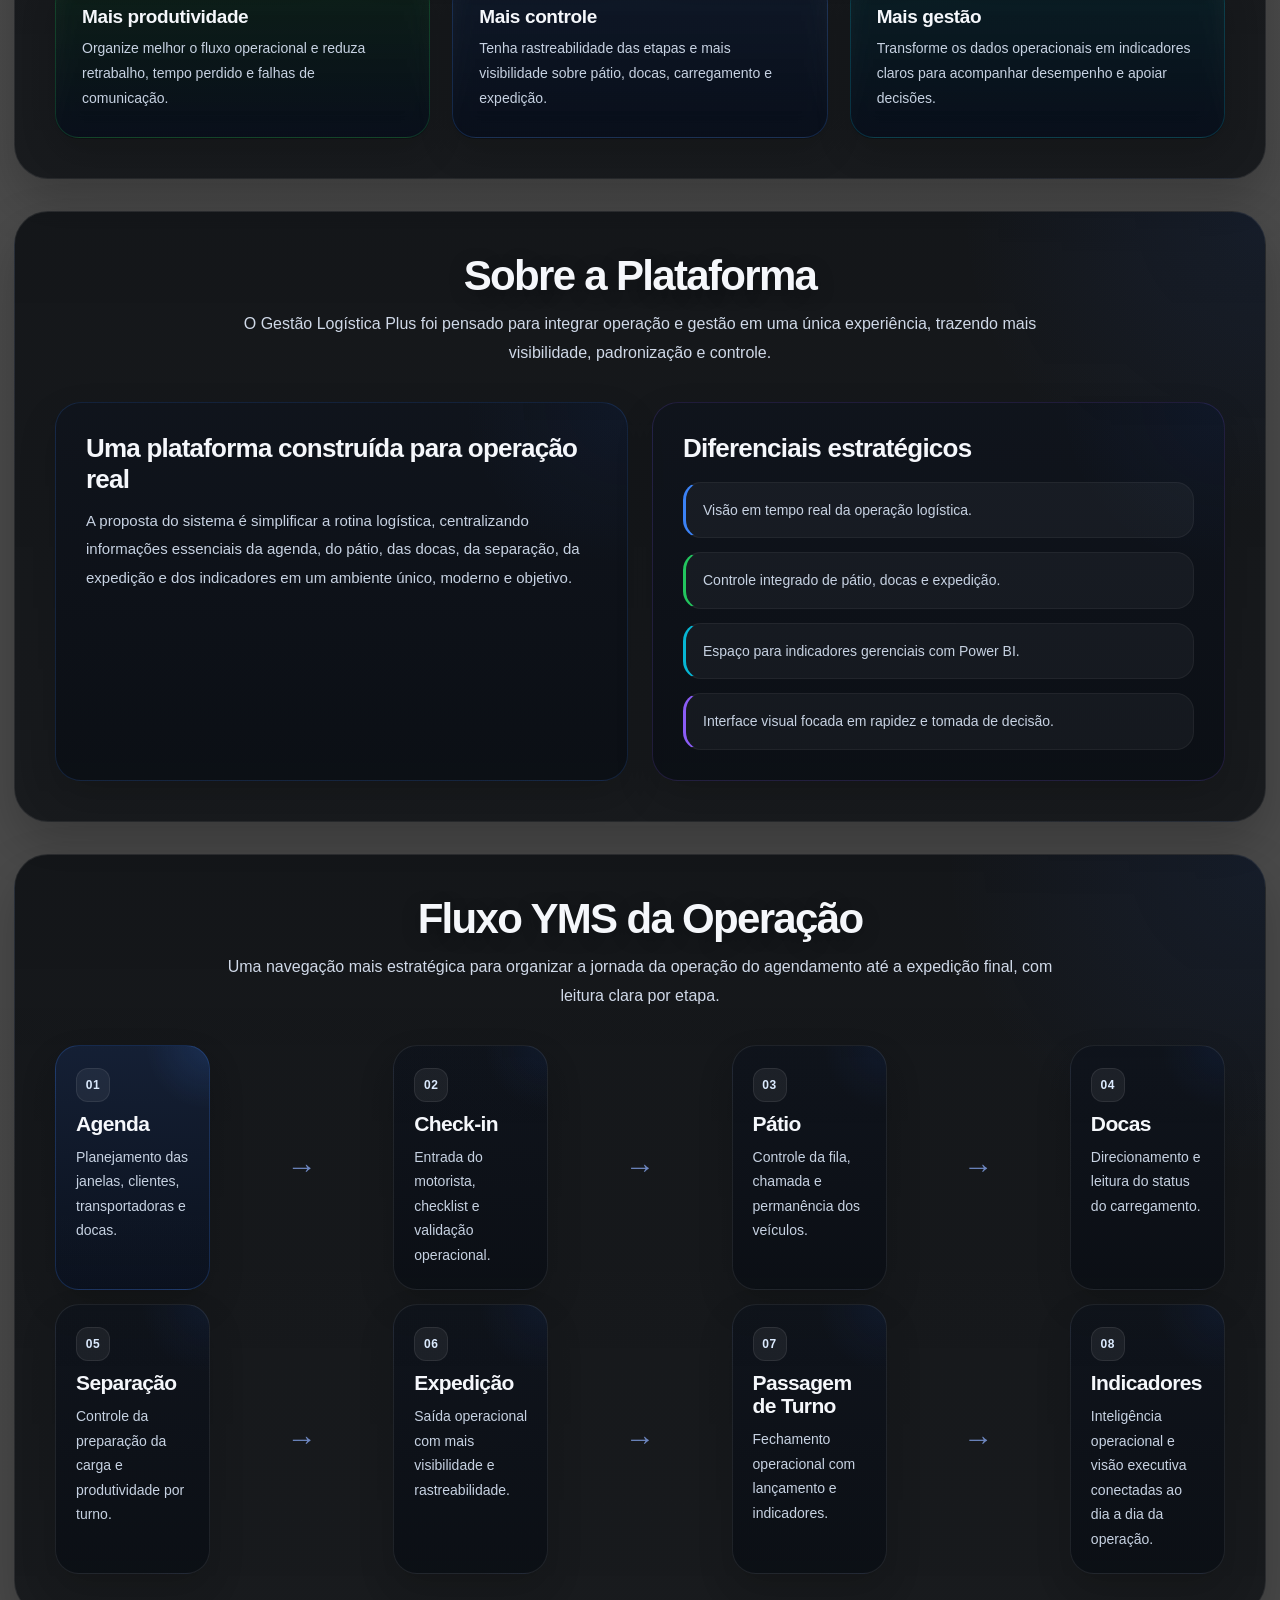
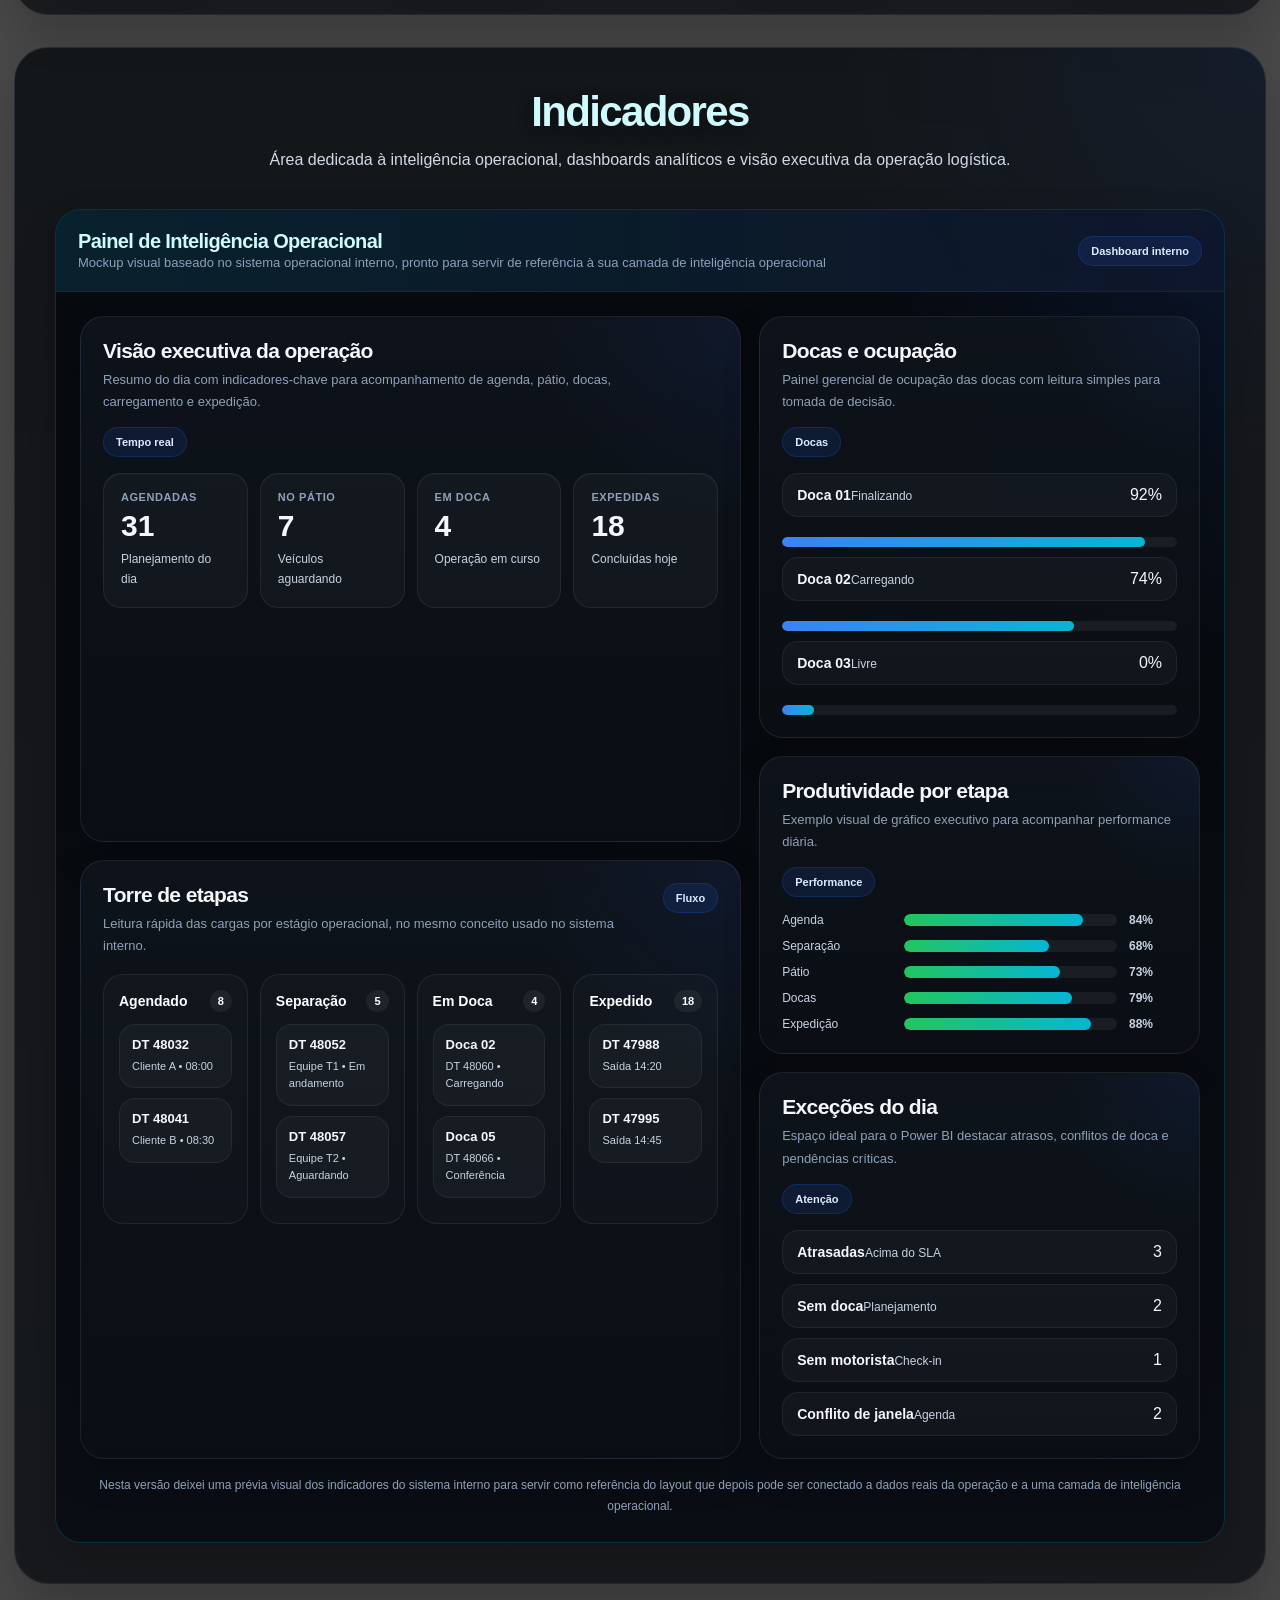
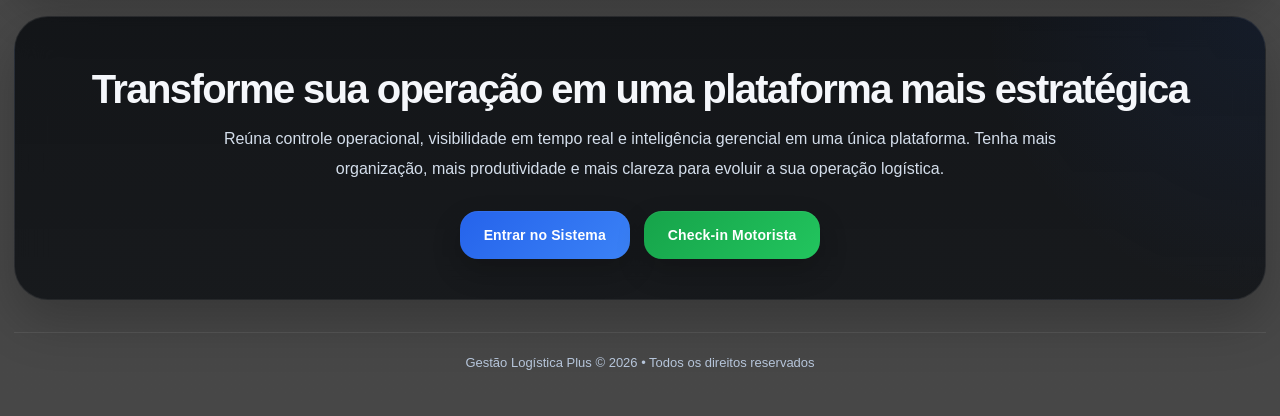
==== commit 3ac7ca4f: "Update index.html" ====
--- a/index.html
+++ b/index.html
@@ -650,6 +650,282 @@
       }
     }
 
+
+    .topbar{
+      top:18px;
+      padding:18px 22px;
+      border-radius:26px;
+      background:
+        radial-gradient(circle at top left, rgba(37,99,235,.12), transparent 24%),
+        linear-gradient(180deg, rgba(4,6,10,.88), rgba(5,8,12,.80));
+      box-shadow:0 18px 44px rgba(0,0,0,.28), inset 0 1px 0 rgba(255,255,255,.05);
+    }
+    .brand{
+      gap:16px;
+    }
+    .brand img{
+      width:60px;height:60px;border-radius:18px;padding:8px;
+      box-shadow:0 14px 32px rgba(0,0,0,.24);
+    }
+    .brand-text strong{
+      font-size:20px;
+      letter-spacing:-.03em;
+    }
+    .brand-text span{
+      font-size:12px;
+      color:#9bb0cc;
+    }
+    .nav-btn{
+      border-radius:15px;
+      padding:12px 17px;
+      font-size:13px;
+    }
+
+    .hero{
+      margin:24px auto 0;
+      padding:48px 46px;
+      gap:32px;
+      border-radius:38px;
+      background:
+        radial-gradient(circle at top right, rgba(37,99,235,.12), transparent 24%),
+        radial-gradient(circle at bottom left, rgba(6,182,212,.06), transparent 18%),
+        linear-gradient(180deg, rgba(6,9,13,.84), rgba(8,11,16,.80));
+      box-shadow:0 34px 88px rgba(0,0,0,.42);
+    }
+    .hero-left .tag{
+      padding:11px 16px;
+      font-size:11px;
+      letter-spacing:.06em;
+      text-transform:uppercase;
+      border-color:rgba(59,130,246,.28);
+      box-shadow:0 12px 28px rgba(37,99,235,.12);
+    }
+    .hero-left h1{
+      font-size:68px;
+      letter-spacing:-2.4px;
+      max-width:760px;
+    }
+    .hero-left p{
+      max-width:720px;
+      font-size:18px;
+      color:#d2dceb;
+    }
+    .accent-line{
+      width:210px;
+      height:6px;
+      margin-top:22px;
+      box-shadow:0 0 28px rgba(37,99,235,.28);
+    }
+    .actions{
+      margin-top:30px;
+      gap:16px;
+    }
+    .btn{
+      border-radius:18px;
+      padding:16px 24px;
+      font-size:14px;
+      letter-spacing:.01em;
+    }
+    .hero-mini{
+      gap:16px;
+    }
+    .glass-card{
+      border-radius:24px;
+      padding:24px;
+      background:
+        radial-gradient(circle at top right, rgba(37,99,235,.08), transparent 22%),
+        linear-gradient(180deg, rgba(12,17,24,.92), rgba(10,14,20,.88));
+      box-shadow:0 18px 40px rgba(0,0,0,.20);
+    }
+    .stat strong{
+      font-size:28px;
+      letter-spacing:-.03em;
+    }
+    .destaque h3{
+      font-size:23px;
+      letter-spacing:-.03em;
+    }
+    .hero-pill{
+      border-radius:20px;
+      padding:16px 18px;
+    }
+    .hero-pill strong{
+      font-size:20px;
+    }
+
+    .section{
+      margin:32px auto 0;
+    }
+    .section-panel{
+      border-radius:34px;
+      padding:40px;
+      background:
+        radial-gradient(circle at top right, rgba(37,99,235,.08), transparent 22%),
+        linear-gradient(180deg, rgba(5,8,12,.78), rgba(7,10,14,.74));
+      box-shadow:0 22px 50px rgba(0,0,0,.22);
+    }
+    .section-head{
+      margin-bottom:34px;
+    }
+    .section-head h2{
+      font-size:42px;
+      letter-spacing:-.04em;
+    }
+    .section-head p{
+      font-size:16px;
+      color:#d0d9e8;
+    }
+
+    .grid{
+      gap:24px;
+    }
+    .card{
+      border-radius:26px;
+      padding:28px;
+      background:
+        radial-gradient(circle at top right, rgba(37,99,235,.09), transparent 22%),
+        linear-gradient(180deg, rgba(16,22,31,.94), rgba(11,15,21,.90));
+      box-shadow:0 18px 40px rgba(0,0,0,.20);
+    }
+    .card h3{
+      font-size:21px;
+      letter-spacing:-.03em;
+    }
+    .card p{
+      color:#ccd7e7;
+    }
+    .icon{
+      width:62px;height:62px;border-radius:20px;margin-bottom:18px;
+      box-shadow:0 14px 30px rgba(0,0,0,.16);
+    }
+    .icon svg{
+      width:30px;height:30px;
+      stroke-width:1.8;
+    }
+
+    .benefits{
+      margin-top:32px;
+      gap:22px;
+    }
+    .benefit{
+      border-radius:24px;
+      padding:26px;
+      box-shadow:0 14px 34px rgba(0,0,0,.18);
+    }
+    .benefit h4{
+      font-size:19px;
+      letter-spacing:-.02em;
+    }
+
+    .about-grid{
+      gap:24px;
+    }
+    .about-box{
+      border-radius:26px;
+      padding:30px;
+      box-shadow:0 16px 36px rgba(0,0,0,.18);
+    }
+    .about-box h3{
+      font-size:26px;
+      letter-spacing:-.03em;
+    }
+    .about-item{
+      border-radius:18px;
+      padding:15px 17px;
+    }
+
+    .yms-step{
+      border-radius:24px;
+      padding:22px 20px;
+      min-height:176px;
+      box-shadow:0 16px 34px rgba(0,0,0,.18);
+    }
+    .yms-step strong{
+      font-size:21px;
+      letter-spacing:-.03em;
+    }
+
+    .powerbi-wrap{
+      border-radius:26px;
+      box-shadow:0 18px 42px rgba(0,0,0,.20);
+    }
+    .powerbi-head{
+      padding:20px 22px;
+    }
+    .powerbi-head strong{
+      font-size:20px;
+      letter-spacing:-.03em;
+    }
+    .powerbi-preview{
+      padding:24px;
+    }
+    .preview-panel{
+      border-radius:24px;
+      padding:22px;
+    }
+    .preview-head h4{
+      font-size:21px;
+      letter-spacing:-.03em;
+    }
+    .preview-kpi{
+      border-radius:18px;
+      padding:17px;
+    }
+    .preview-kpi strong{
+      font-size:30px;
+    }
+    .preview-column{
+      border-radius:20px;
+      padding:15px;
+    }
+    .preview-item{
+      border-radius:16px;
+      padding:12px;
+    }
+    .preview-row{
+      border-radius:16px;
+    }
+
+    .cta-box h3{
+      font-size:40px;
+      letter-spacing:-.04em;
+    }
+    .cta-box p{
+      color:#d4deeb;
+    }
+    .footer{
+      margin:32px auto 24px;
+      color:#b6c5da;
+    }
+    .to-top{
+      width:54px;height:54px;border-radius:18px;
+    }
+
+    @media (max-width:1024px){
+      .hero{
+        padding:34px 28px;
+      }
+      .hero-left h1{
+        font-size:52px;
+      }
+      .section-panel{
+        padding:28px 24px;
+      }
+    }
+    @media (max-width:720px){
+      .hero{
+        padding:28px 20px;
+      }
+      .hero-left h1{
+        font-size:38px;
+        letter-spacing:-1.2px;
+      }
+      .section-head h2,
+      .cta-box h3{
+        font-size:30px;
+      }
+    }
+
 </style>
 </head>
 <body>
@@ -674,10 +950,10 @@
 
   <section class="hero reveal delay-1">
     <div class="hero-left">
-      <div class="tag">Ecossistema logístico com visão operacional e executiva</div>
-      <h1>Controle executivo da sua operação logística</h1>
+      <div class="tag">Ecossistema logístico premium com visão operacional e executiva</div>
+      <h1>Controle premium da sua operação logística</h1>
       <p>
-        Centralize agenda, check-in, pátio, docas, separação, expedição e indicadores em uma plataforma premium, moderna e preparada para operação real, gestão tática e acompanhamento executivo.
+        Centralize agenda, check-in, pátio, docas, separação, expedição e inteligência operacional em uma plataforma premium, moderna e preparada para operação real, gestão tática e acompanhamento executivo.
       </p>
       <div class="accent-line"></div>
 
@@ -722,7 +998,7 @@
       <div class="section-head">
         <h2>Funcionalidades do Sistema</h2>
         <p>
-          Uma solução única para organizar, monitorar e acelerar toda a operação logística,
+          Uma solução premium para organizar, monitorar e acelerar toda a operação logística,
           com foco em controle operacional e visibilidade gerencial.
         </p>
       </div>
